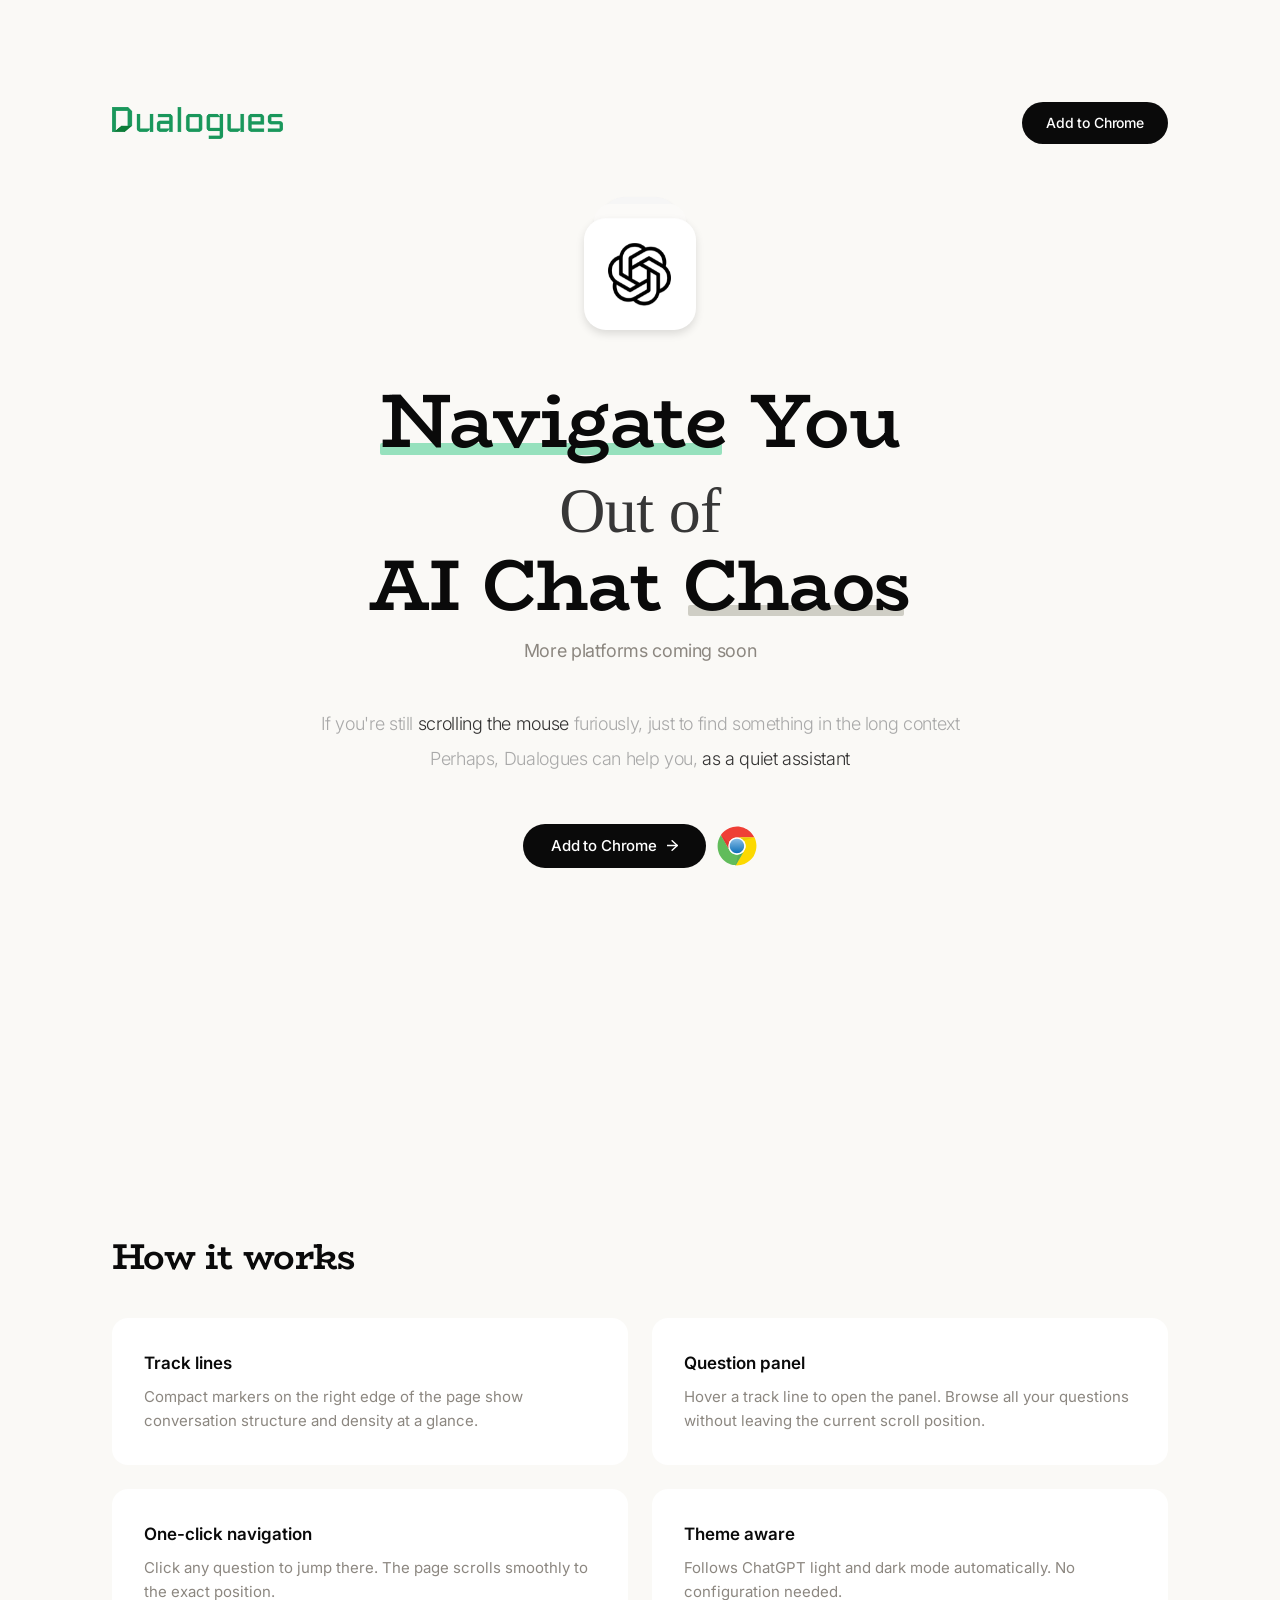
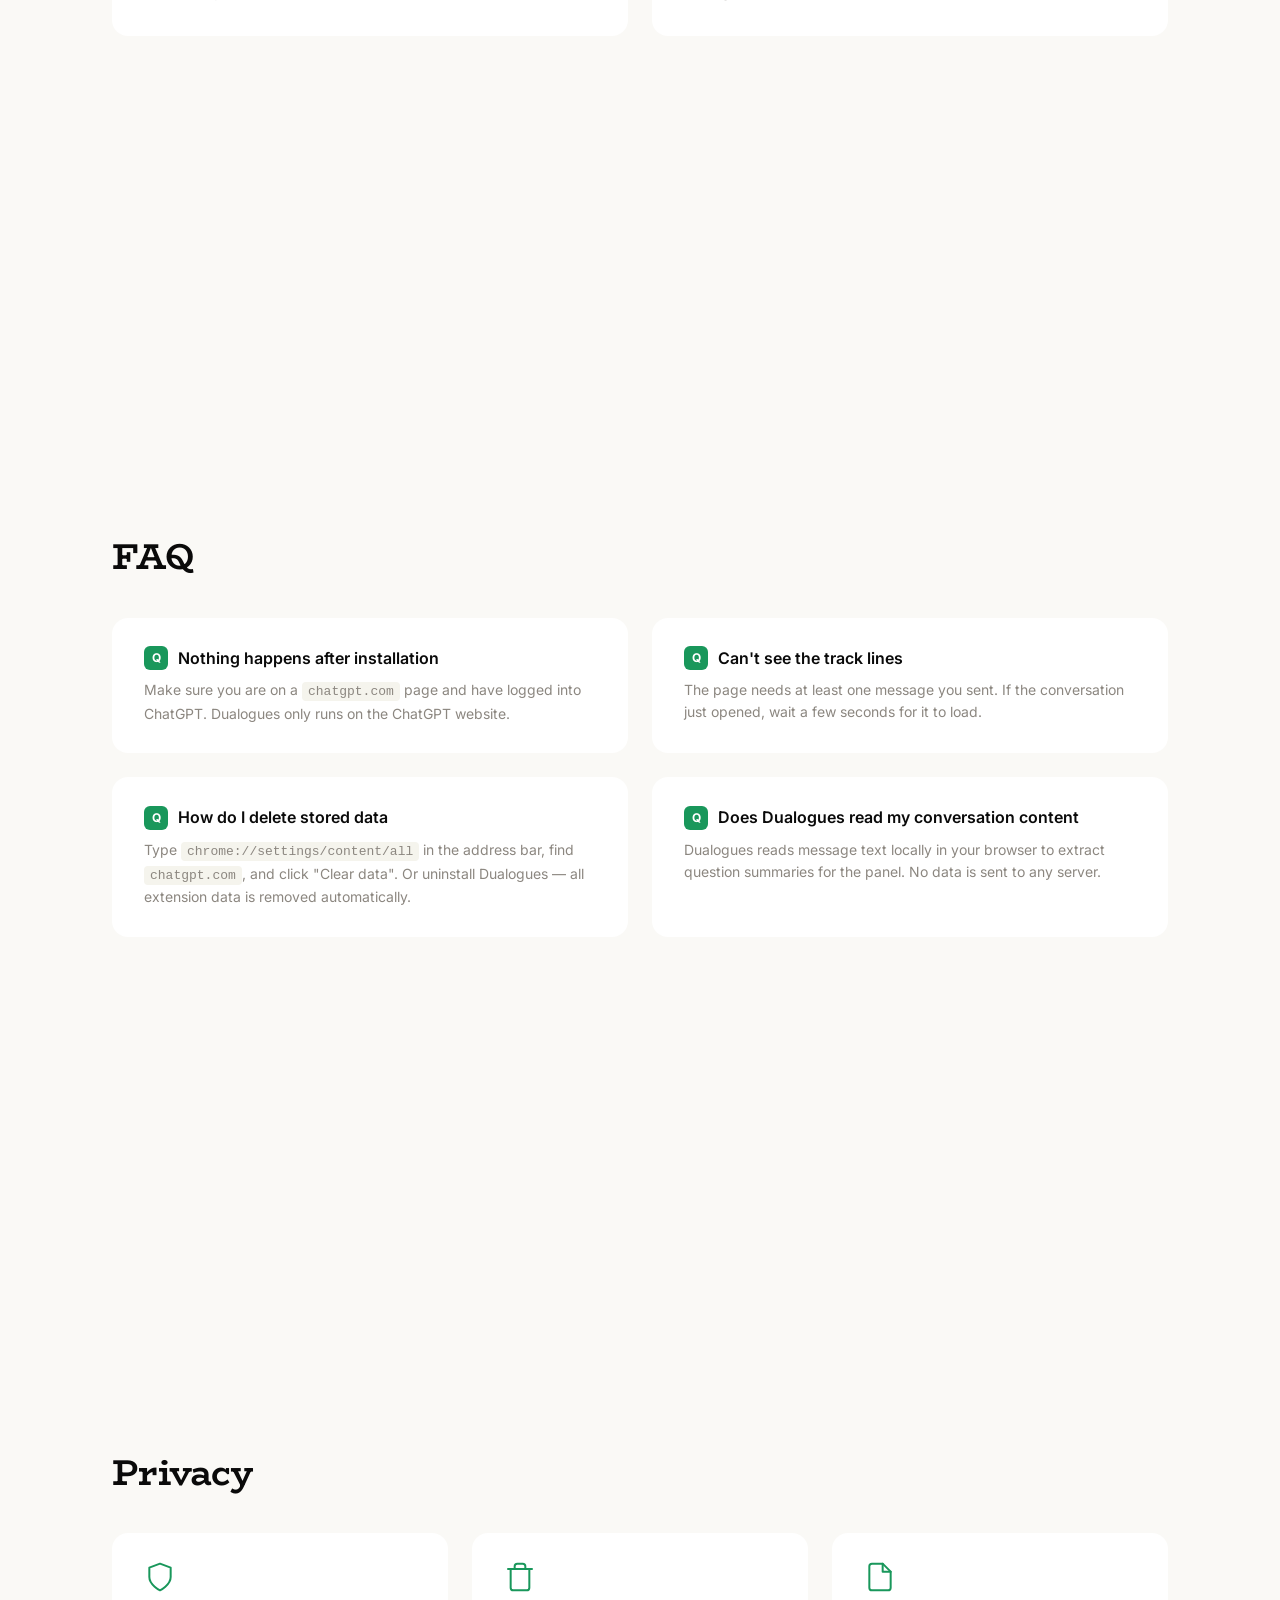
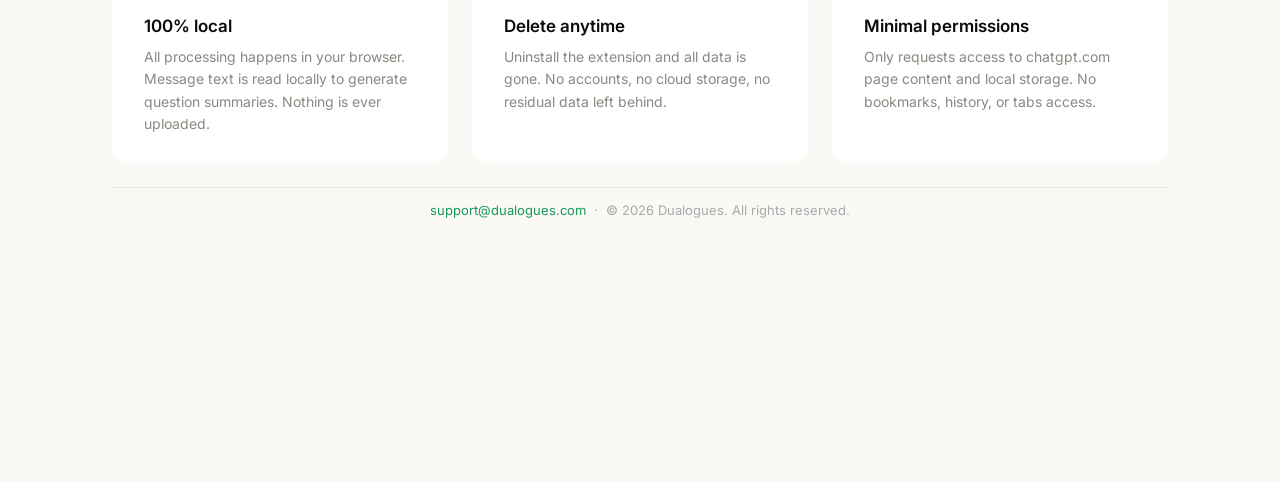
==== index.html @ dab65b8d "sync(webapp): hxiawen/chatbobi@e6e405d" ====
<!DOCTYPE html>
<html lang="en">
<head>
  <meta charset="UTF-8">
  <meta name="viewport" content="width=device-width, initial-scale=1.0">
  <title>Dualogues — Navigate out of AI chat chaos</title>
  <meta name="description" content="Dualogues is a Chrome extension that adds visual navigation to long ChatGPT conversations. Jump to any message with one click.">
  <link rel="icon" type="image/png" sizes="16x16" href="assets/icon/16.png">
  <link rel="icon" type="image/png" sizes="32x32" href="assets/icon/32.png">
  <link rel="icon" type="image/png" sizes="48x48" href="assets/icon/48.png">
  <link rel="icon" type="image/png" sizes="128x128" href="assets/icon/128.png">
  <link rel="apple-touch-icon" sizes="128x128" href="assets/icon/128.png">
  <link rel="preconnect" href="https://fonts.googleapis.com">
  <link rel="preconnect" href="https://fonts.gstatic.com" crossorigin>
  <link href="https://fonts.googleapis.com/css2?family=BioRhyme:wght@400;600;700;800&family=Calligraffitti&family=Inter:wght@300;400;500;600;700&display=swap" rel="stylesheet">
  <link rel="stylesheet" href="styles.css">
</head>
<body>
  <nav class="nav">
    <div class="container">
      <a href="/" class="nav-brand">
        <img src="assets/logo/logo-text-332x62.png" alt="Dualogues" class="nav-logo-lockup" width="332" height="62">
      </a>
      <a href="https://chromewebstore.google.com/detail/dualogues/TODO" class="nav-cta" target="_blank" rel="noopener noreferrer">
        Add to Chrome
      </a>
    </div>
  </nav>

  <header class="hero">
    <div class="container">
      <div class="hero-icon-stack">
        <div class="hero-icon-card hero-icon-card-back"></div>
        <div class="hero-icon-card hero-icon-card-mid"></div>
        <div class="hero-card" style="z-index:5">
          <img src="assets/chatgpt-logo.png" alt="" class="hero-icon-img" style="width:63px;height:65px">
        </div>
        <div class="hero-card" style="z-index:4">
          <img src="assets/gemini-logo.png" alt="" class="hero-icon-img" style="width:67px;height:69px">
        </div>
        <div class="hero-card" style="z-index:3">
          <img src="assets/claude-logo.png" alt="" class="hero-icon-img" style="width:69px;height:72px">
        </div>
        <div class="hero-card" style="z-index:2">
          <img src="assets/deepseek-logo.png" alt="" class="hero-icon-img" style="width:72px;height:74px">
        </div>
        <div class="hero-card" style="z-index:1">
          <img src="assets/icon/128.png" alt="" class="hero-icon-img" style="width:60px;height:60px">
        </div>
      </div>

      <h1 class="hero-headline">
        <span class="hero-line-1">
          <span class="hero-underline-wrap"><span class="hero-underline-text">Navigate</span><span class="hero-underline hero-underline--green"></span></span> You
        </span>
        <span class="hero-line-2">Out of</span>
        <span class="hero-line-3">
          AI Chat <span class="hero-underline-wrap"><span class="hero-underline-text">Chaos</span><span class="hero-underline hero-underline--yellow"></span></span>
        </span>
      </h1>

      <p class="hero-subtitle">More platforms coming soon</p>

      <p class="hero-description">
        If you're still <strong>scrolling the mouse</strong> furiously, just to find something in the long context<br>
        Perhaps, Dualogues can help you, <strong>as a quiet assistant</strong>
      </p>

      <div class="hero-cta-group">
        <a href="https://chromewebstore.google.com/detail/dualogues/TODO" class="hero-cta-btn" target="_blank" rel="noopener noreferrer">
          Add to Chrome
          <svg class="hero-cta-arrow" viewBox="0 0 10 10" fill="none">
            <path d="M0 5H9.33" stroke="currentColor" stroke-width="1.33" stroke-linecap="round"/>
            <path d="M4.67 0.67L9.33 5L4.67 9.33" stroke="currentColor" stroke-width="1.33" stroke-linecap="round" stroke-linejoin="round"/>
          </svg>
        </a>
        <svg class="hero-chrome-icon" viewBox="0 0 40 40" fill="none">
          <path clip-rule="evenodd" d="M19.97 0.474066C19.97 0.474066 31.4183 -0.0397447 37.4877 11.4675H18.9959C18.9959 11.4675 15.5062 11.3551 12.5251 15.5887C11.6687 17.3656 10.7481 19.1961 11.7811 22.8034C10.2932 20.2826 3.88126 9.11787 3.88126 9.11787C3.88126 9.11787 8.40387 0.929003 19.97 0.474066Z" fill="#EF3F36" fill-rule="evenodd"/>
          <path clip-rule="evenodd" d="M36.8936 29.6864C36.8936 29.6864 31.611 39.8609 18.6158 39.3578C20.2215 36.58 27.8644 23.344 27.8644 23.344C27.8644 23.344 29.711 20.3789 27.5326 15.6796C26.4247 14.0472 25.2954 12.3399 21.6559 11.43C24.5835 11.4032 37.4556 11.43 37.4556 11.43C37.4556 11.43 42.2779 19.4422 36.8936 29.6864Z" fill="#FCD900" fill-rule="evenodd"/>
          <path clip-rule="evenodd" d="M3.1266 29.7667C3.1266 29.7667 -3.04449 20.1059 3.89196 9.10182C5.49227 11.8796 13.1352 25.1156 13.1352 25.1156C13.1352 25.1156 14.7837 28.1985 19.9379 28.6588C21.9021 28.5143 23.9467 28.3912 26.5585 25.699C25.1188 28.2466 18.6587 39.3792 18.6587 39.3792C18.6587 39.3792 9.30304 39.5505 3.1266 29.7667Z" fill="#61BC5B" fill-rule="evenodd"/>
          <path clip-rule="evenodd" d="M18.6105 39.4542L21.2117 28.5999C21.2117 28.5999 24.0697 28.3751 26.4675 25.7472C24.9796 28.3644 18.6105 39.4542 18.6105 39.4542Z" fill="#5AB055" fill-rule="evenodd"/>
          <path clip-rule="evenodd" d="M11.2566 20.0845C11.2566 15.2997 15.1369 11.4193 19.9218 11.4193C24.7067 11.4193 28.587 15.2997 28.587 20.0845C28.587 24.8694 24.7067 28.7498 19.9218 28.7498C15.1369 28.7444 11.2566 24.8694 11.2566 20.0845Z" fill="white" fill-rule="evenodd"/>
          <path clip-rule="evenodd" d="M12.707 20.0845C12.707 16.1025 15.9344 12.8698 19.9218 12.8698C23.9038 12.8698 27.1366 16.0971 27.1366 20.0845C27.1366 24.0666 23.9092 27.2993 19.9218 27.2993C15.9398 27.2993 12.707 24.0666 12.707 20.0845Z" fill="url(#chrome-gradient)" fill-rule="evenodd"/>
          <path clip-rule="evenodd" d="M37.4502 11.4354L26.7404 14.5771C26.7404 14.5771 25.1241 12.2061 21.6505 11.4354C24.6638 11.4193 37.4502 11.4354 37.4502 11.4354Z" fill="#EACA05" fill-rule="evenodd"/>
          <path clip-rule="evenodd" d="M11.5723 22.4074C10.0683 19.8008 3.88119 9.11785 3.88119 9.11785L11.8131 16.9642C11.8131 16.9642 10.9996 18.6394 11.3047 21.0372L11.5723 22.4074Z" fill="#DF3A32" fill-rule="evenodd"/>
          <defs>
            <linearGradient id="chrome-gradient" x1="12.9748" x2="12.9748" y1="12.9716" y2="26.8649" gradientUnits="userSpaceOnUse">
              <stop stop-color="#86BBE5"/>
              <stop offset="1" stop-color="#1072BA"/>
            </linearGradient>
          </defs>
        </svg>
      </div>
    </div>
  </header>

  <section id="features" class="section">
    <div class="container">
      <h2>How it works</h2>
      <div class="features-grid">
        <div class="feature-card">
          <h3>Track lines</h3>
          <p>Compact markers on the right edge of the page show conversation structure and density at a glance.</p>
        </div>
        <div class="feature-card">
          <h3>Question panel</h3>
          <p>Hover a track line to open the panel. Browse all your questions without leaving the current scroll position.</p>
        </div>
        <div class="feature-card">
          <h3>One-click navigation</h3>
          <p>Click any question to jump there. The page scrolls smoothly to the exact position.</p>
        </div>
        <div class="feature-card">
          <h3>Theme aware</h3>
          <p>Follows ChatGPT light and dark mode automatically. No configuration needed.</p>
        </div>
      </div>
    </div>
  </section>

  <section id="faq" class="section">
    <div class="container">
      <h2>FAQ</h2>

      <div class="faq-grid">
        <div class="faq-card">
          <div class="faq-card-title"><span class="faq-q">Q</span><span>Nothing happens after installation</span></div>
          <p>Make sure you are on a <code>chatgpt.com</code> page and have logged into ChatGPT. Dualogues only runs on the ChatGPT website.</p>
        </div>

        <div class="faq-card">
          <div class="faq-card-title"><span class="faq-q">Q</span><span>Can't see the track lines</span></div>
          <p>The page needs at least one message you sent. If the conversation just opened, wait a few seconds for it to load.</p>
        </div>

        <div class="faq-card">
          <div class="faq-card-title"><span class="faq-q">Q</span><span>How do I delete stored data</span></div>
          <p>Type <code>chrome://settings/content/all</code> in the address bar, find <code>chatgpt.com</code>, and click "Clear data". Or uninstall Dualogues — all extension data is removed automatically.</p>
        </div>

        <div class="faq-card">
          <div class="faq-card-title"><span class="faq-q">Q</span><span>Does Dualogues read my conversation content</span></div>
          <p>Dualogues reads message text locally in your browser to extract question summaries for the panel. No data is sent to any server.</p>
        </div>
      </div>
    </div>
  </section>

  <section id="privacy" class="section">
    <div class="container">
      <h2>Privacy</h2>
      <div class="trust-grid">
        <div class="trust-card">
          <div class="trust-icon">
            <svg width="32" height="32" viewBox="0 0 24 24" fill="none" stroke="currentColor" stroke-width="1.5" stroke-linecap="round" stroke-linejoin="round"><path d="M12 22s8-4 8-10V5l-8-3-8 3v7c0 6 8 10 8 10z"/></svg>
          </div>
          <h3>100% local</h3>
          <p>All processing happens in your browser. Message text is read locally to generate question summaries. Nothing is ever uploaded.</p>
        </div>
        <div class="trust-card">
          <div class="trust-icon">
            <svg width="32" height="32" viewBox="0 0 24 24" fill="none" stroke="currentColor" stroke-width="1.5" stroke-linecap="round" stroke-linejoin="round"><path d="M3 6h18"/><path d="M19 6v14a2 2 0 0 1-2 2H7a2 2 0 0 1-2-2V6"/><path d="M8 6V4a2 2 0 0 1 2-2h4a2 2 0 0 1 2 2v2"/></svg>
          </div>
          <h3>Delete anytime</h3>
          <p>Uninstall the extension and all data is gone. No accounts, no cloud storage, no residual data left behind.</p>
        </div>
        <div class="trust-card">
          <div class="trust-icon">
            <svg width="32" height="32" viewBox="0 0 24 24" fill="none" stroke="currentColor" stroke-width="1.5" stroke-linecap="round" stroke-linejoin="round"><path d="M14 2H6a2 2 0 0 0-2 2v16a2 2 0 0 0 2 2h12a2 2 0 0 0 2-2V8z"/><polyline points="14 2 14 8 20 8"/></svg>
          </div>
          <h3>Minimal permissions</h3>
          <p>Only requests access to chatgpt.com page content and local storage. No bookmarks, history, or tabs access.</p>
        </div>
      </div>
      <footer class="footer">
        <a href="mailto:support@dualogues.com">support@dualogues.com</a>
        &nbsp;&middot;&nbsp;
        &copy; 2026 Dualogues. All rights reserved.
      </footer>
    </div>
  </section>

  <script>
  (function() {
    var cards = document.querySelectorAll('.hero-card');
    var n = cards.length;
    var active = 0;

    function markTop(idx) {
      for (var i = 0; i < n; i++) {
        var order = ((i - idx) % n + n) % n;
        cards[i].style.zIndex = n - order;
        cards[i].classList.toggle('is-top', order === 0);
      }
    }

    markTop(active);
    for (var i = 0; i < n; i++) {
      if (i !== active) {
        cards[i].style.transformOrigin = 'center top';
        cards[i].style.transform = 'translateX(-50%) translateY(-14px) scale(0.82)';
        cards[i].style.background = '#FBFAF8';
      }
    }

    function flip() {
      var cur = cards[active];
      var nextIdx = (active + 1) % n;
      var next = cards[nextIdx];

      cur.style.transition = 'transform 0.8s cubic-bezier(0.55, 0, 1, 0.45)';
      cur.style.transform = 'translateX(-50%) rotateX(-90deg) translateY(8px)';

      next.style.transition = 'background 0.8s ease 0.2s';
      next.style.background = '#FFFFFF';

      setTimeout(function() {
        active = nextIdx;
        markTop(active);
        cur.style.transition = 'none';
        cur.style.transformOrigin = 'center top';
        cur.style.transform = 'translateX(-50%) translateY(-14px) scale(0.82)';
        cur.style.background = '#FBFAF8';
        void cur.offsetHeight;
      }, 850);

      setTimeout(function() {
        next.style.transition = 'transform 0.15s cubic-bezier(0.33, 0, 0.67, 1)';
        next.style.transform = 'translateX(-50%) scale(0.82)';
      }, 900);

      setTimeout(function() {
        next.style.transition = 'transform 0.25s cubic-bezier(0.25, 1, 0.5, 1)';
        next.style.transform = 'translateX(-50%)';
      }, 1100);

      setTimeout(function() {
        next.style.transition = 'none';
        next.style.transformOrigin = 'center bottom';
        void next.offsetHeight;
      }, 1800);
    }

    function scheduleFlip() {
      setTimeout(function() {
        flip();
        scheduleFlip();
      }, 4000);
    }

    setTimeout(function() {
      flip();
      scheduleFlip();
    }, 2000);
  })();
  </script>
</body>
</html>
---- styles.css ----
*, *::before, *::after { box-sizing: border-box; margin: 0; padding: 0; }

:root {
  --bg-primary: #faf9f6;
  --bg-sunken: #F5F4ED;
  --bg-elevated: #ffffff;
  --text-primary: #0a0a0a;
  --text-secondary: #373737;
  --text-muted: #8C8780;
  --text-light: #A9A9A9;
  --accent-green: #2eb876;
  --accent-yellow: #fcd900;
  --brand-emerald: #19975B;
  --font-headline: 'BioRhyme', serif;
  --font-cursive: 'Calligraffitti', cursive;
  --font-body: 'Inter', sans-serif;
  --max-width: 1120px;
  --radius-pill: 9999px;
}

html { scroll-behavior: smooth; scroll-snap-type: y mandatory; }

body {
  font-family: var(--font-body);
  color: var(--text-primary);
  background: var(--bg-primary);
  line-height: 1.6;
  -webkit-font-smoothing: antialiased;
}

a { color: inherit; text-decoration: none; }

.container {
  max-width: var(--max-width);
  margin: 0 auto;
  padding: 0 32px;
}

/* ─── Nav ─── */
.nav {
  background: var(--bg-primary);
  padding: 20px 0;
  position: sticky;
  top: 0;
  z-index: 100;
}

.nav .container {
  display: flex;
  align-items: center;
  justify-content: space-between;
}

.nav-brand {
  display: flex;
  align-items: center;
}

.nav-logo-lockup {
  display: block;
  height: 32px;
  width: auto;
  max-width: min(200px, 42vw);
  object-fit: contain;
  object-position: left center;
}

.nav-cta {
  background: var(--text-primary);
  color: var(--bg-elevated) !important;
  padding: 10px 24px;
  border-radius: var(--radius-pill);
  font-family: var(--font-body);
  font-size: 14px;
  font-weight: 500;
  letter-spacing: -0.01em;
  white-space: nowrap;
  transition: opacity 0.2s;
}

.nav-cta:hover { opacity: 0.8; }

/* ─── Hero ─── */
.hero {
  background: var(--bg-primary);
  min-height: 100vh;
  scroll-snap-align: start;
  scroll-snap-stop: always;
  display: flex;
  align-items: center;
  justify-content: center;
  text-align: center;
  padding: 80px 0;
}

.hero .container {
}

/* Stacked card icon */
.hero-icon-stack {
  position: relative;
  width: 130px;
  height: 140px;
  margin: 0 auto 48px;
  perspective: 600px;
}

.hero-icon-card {
  position: absolute;
  left: 50%;
  border-radius: 22px;
  box-shadow: 0 4px 4px rgba(0, 0, 0, 0.25);
}

.hero-icon-card-back {
  transform: translateX(-50%);
  width: 76px;
  height: 76px;
  background: #F6F6F6;
  top: 0;
}

.hero-icon-card-mid {
  transform: translateX(-50%);
  width: 92px;
  height: 92px;
  background: #FBFAF8;
  top: 9px;
}

.hero-card {
  position: absolute;
  left: 50%;
  transform: translateX(-50%);
  width: 112px;
  height: 112px;
  background: var(--bg-elevated);
  border-radius: 22px;
  top: 21px;
  display: flex;
  align-items: center;
  justify-content: center;
  transform-origin: center bottom;
  transform-style: preserve-3d;
  backface-visibility: hidden;
  overflow: hidden;
  box-shadow: none;
}

.hero-card.is-top {
  box-shadow:
    inset 0 1px 0 rgba(0, 0, 0, 0.01),
    0 4px 8px rgba(0, 0, 0, 0.12);
}

.hero-icon-img {
  object-fit: contain;
}

/* Headline */
.hero-headline {
  display: flex;
  flex-direction: column;
  align-items: center;
  margin-bottom: 16px;
  letter-spacing: -0.02em;
}

.hero-line-1 {
  font-family: var(--font-headline);
  font-weight: 600;
  font-size: 76px;
  color: var(--text-primary);
  font-style: normal;
  display: block;
  line-height: 0.93;
  margin-bottom: 20px;
}

.hero-line-2 {
  font-family: var(--font-cursive);
  font-weight: 400;
  font-size: 64px;
  color: var(--text-secondary);
  font-style: normal;
  display: block;
  line-height: 1.1;
  margin-bottom: 4px;
}

.hero-line-3 {
  font-family: var(--font-headline);
  font-weight: 700;
  font-size: 72px;
  color: var(--text-primary);
  font-style: normal;
  display: block;
  line-height: 0.98;
}

.hero-underline-wrap {
  position: relative;
  display: inline-block;
}

.hero-underline-text {
  position: relative;
  z-index: 1;
}

.hero-underline {
  position: absolute;
  left: 0;
  top: 0.76em;
  height: 0.16em;
  z-index: 0;
  border-radius: 2px;
}

.hero-underline--green { background: #96E1BD; width: 4.5em; }
.hero-underline--yellow { background: #CFCEC5; width: 3.0em; left: 0.08em; }

.hero-subtitle {
  font-family: var(--font-body);
  font-size: 18px;
  font-weight: 400;
  color: var(--text-muted);
  letter-spacing: -0.02em;
  margin-bottom: 40px;
}

.hero-description {
  font-family: var(--font-body);
  font-size: 18px;
  font-weight: 300;
  color: var(--text-light);
  line-height: 1.95;
  letter-spacing: -0.02em;
  max-width: 696px;
  margin: 0 auto 48px;
}

.hero-description strong {
  font-weight: inherit;
  color: #333232;
}

/* CTA group */
.hero-cta-group {
  display: inline-flex;
  align-items: center;
  gap: 11px;
}

.hero-cta-btn {
  display: inline-flex;
  align-items: center;
  justify-content: center;
  gap: 10px;
  background: var(--text-primary);
  color: var(--bg-elevated);
  padding: 0 28px;
  height: 44px;
  border-radius: var(--radius-pill);
  font-family: var(--font-body);
  font-size: 15px;
  font-weight: 500;
  letter-spacing: -0.01em;
  white-space: nowrap;
  transition: opacity 0.2s;
}

.hero-cta-btn:hover { opacity: 0.8; }

.hero-cta-arrow {
  width: 11px;
  height: 11px;
  color: white;
}

.hero-chrome-icon {
  width: 40px;
  height: 40px;
  flex-shrink: 0;
}

/* ─── Sections ─── */
.section {
  min-height: 100vh;
  scroll-snap-align: start;
  scroll-snap-stop: always;
  display: flex;
  align-items: center;
  padding: 80px 0;
}

.section .container {
  width: 100%;
}



.section h2 {
  font-family: var(--font-headline);
  font-size: 36px;
  font-weight: 700;
  color: var(--text-primary);
  margin-bottom: 32px;
  letter-spacing: -0.02em;
}

/* Feature cards */
.features-grid {
  display: grid;
  gap: 24px;
  grid-template-columns: 1fr 1fr;
}

.feature-card {
  background: var(--bg-elevated);
  border-radius: 16px;
  padding: 32px;
}

.feature-card h3 {
  font-family: var(--font-body);
  font-size: 17px;
  font-weight: 600;
  color: var(--text-primary);
  margin-bottom: 8px;
}

.feature-card p {
  font-size: 15px;
  color: var(--text-muted);
  line-height: 1.6;
}

/* ─── FAQ ─── */
.faq-grid {
  display: grid;
  gap: 24px;
  grid-template-columns: 1fr 1fr;
}

.faq-card {
  background: var(--bg-elevated);
  border-radius: 16px;
  padding: 28px 32px;
}

.faq-card-title {
  display: flex;
  align-items: center;
  gap: 10px;
  font-family: var(--font-body);
  font-weight: 600;
  font-size: 16px;
  color: var(--text-primary);
  margin-bottom: 8px;
}

.faq-q {
  flex-shrink: 0;
  width: 24px;
  height: 24px;
  border-radius: 6px;
  background: var(--brand-emerald);
  color: #fff;
  font-family: var(--font-body);
  font-size: 12px;
  font-weight: 700;
  line-height: 24px;
  text-align: center;
}

.faq-card p {
  font-size: 14px;
  color: var(--text-muted);
  line-height: 1.6;
}

.faq-card code {
  background: var(--bg-sunken);
  padding: 2px 6px;
  border-radius: 4px;
  font-size: 13px;
}

/* ─── Trust ─── */
.trust-grid {
  display: grid;
  gap: 24px;
  grid-template-columns: 1fr 1fr 1fr;
}

.trust-card {
  background: var(--bg-elevated);
  border-radius: 16px;
  padding: 28px 32px;
}

.trust-icon {
  color: var(--brand-emerald);
  margin-bottom: 12px;
}

.trust-card h3 {
  font-family: var(--font-body);
  font-size: 17px;
  font-weight: 600;
  color: var(--text-primary);
  margin-bottom: 6px;
}

.trust-card p {
  font-size: 14px;
  color: var(--text-muted);
  line-height: 1.6;
}

/* ─── Footer ─── */
.footer {
  border-top: 1px solid #E8E6DC;
  padding-top: 12px;
  margin-top: 24px;
  text-align: center;
  font-size: 13px;
  color: var(--text-light);
}

.footer a {
  color: var(--brand-emerald);
}

.footer a:hover { opacity: 0.7; }

/* ─── Responsive ─── */
@media (max-width: 1023px) {
  .hero-line-1 { font-size: 58px; margin-bottom: 16px; }
  .hero-line-2 { font-size: 48px; }
  .hero-line-3 { font-size: 54px; }
}

@media (max-width: 767px) {
  .hero { padding: 40px 0 60px; }

  .hero-icon-stack {
    width: 100px;
    height: 110px;
    margin-bottom: 32px;
  }

  .hero-icon-card-back { width: 58px; height: 58px; }
  .hero-icon-card-mid { width: 72px; height: 72px; top: 7px; }
  .hero-card { top: 16px; }
  .hero-icon-img { width: 50px; height: 51px; }

  .hero-line-1 { font-size: 42px; margin-bottom: 14px; }
  .hero-line-2 { font-size: 36px; }
  .hero-line-3 { font-size: 40px; }

  .hero-subtitle { font-size: 16px; margin-bottom: 28px; }

  .hero-description {
    font-size: 16px;
    margin-bottom: 36px;
  }

  .nav .container {
    flex-wrap: wrap;
    gap: 12px;
  }

  .nav-logo-lockup { height: 26px; max-width: min(168px, 48vw); }

  .section { padding: 60px 0; }
  .section h2 { font-size: 28px; }
  .features-grid { grid-template-columns: 1fr; }
  .faq-grid { grid-template-columns: 1fr; }
  .trust-grid { grid-template-columns: 1fr; }
  .trust-card { padding: 20px 24px; }
}

@media (max-width: 479px) {
  .hero-line-1 { font-size: 32px; margin-bottom: 10px; }
  .hero-line-2 { font-size: 26px; }
  .hero-line-3 { font-size: 30px; }

  .hero-description { line-height: 1.7; }

  .hero-cta-btn {
    height: 40px;
    padding: 0 20px;
    font-size: 14px;
  }

  .hero-chrome-icon { width: 34px; height: 34px; }
}
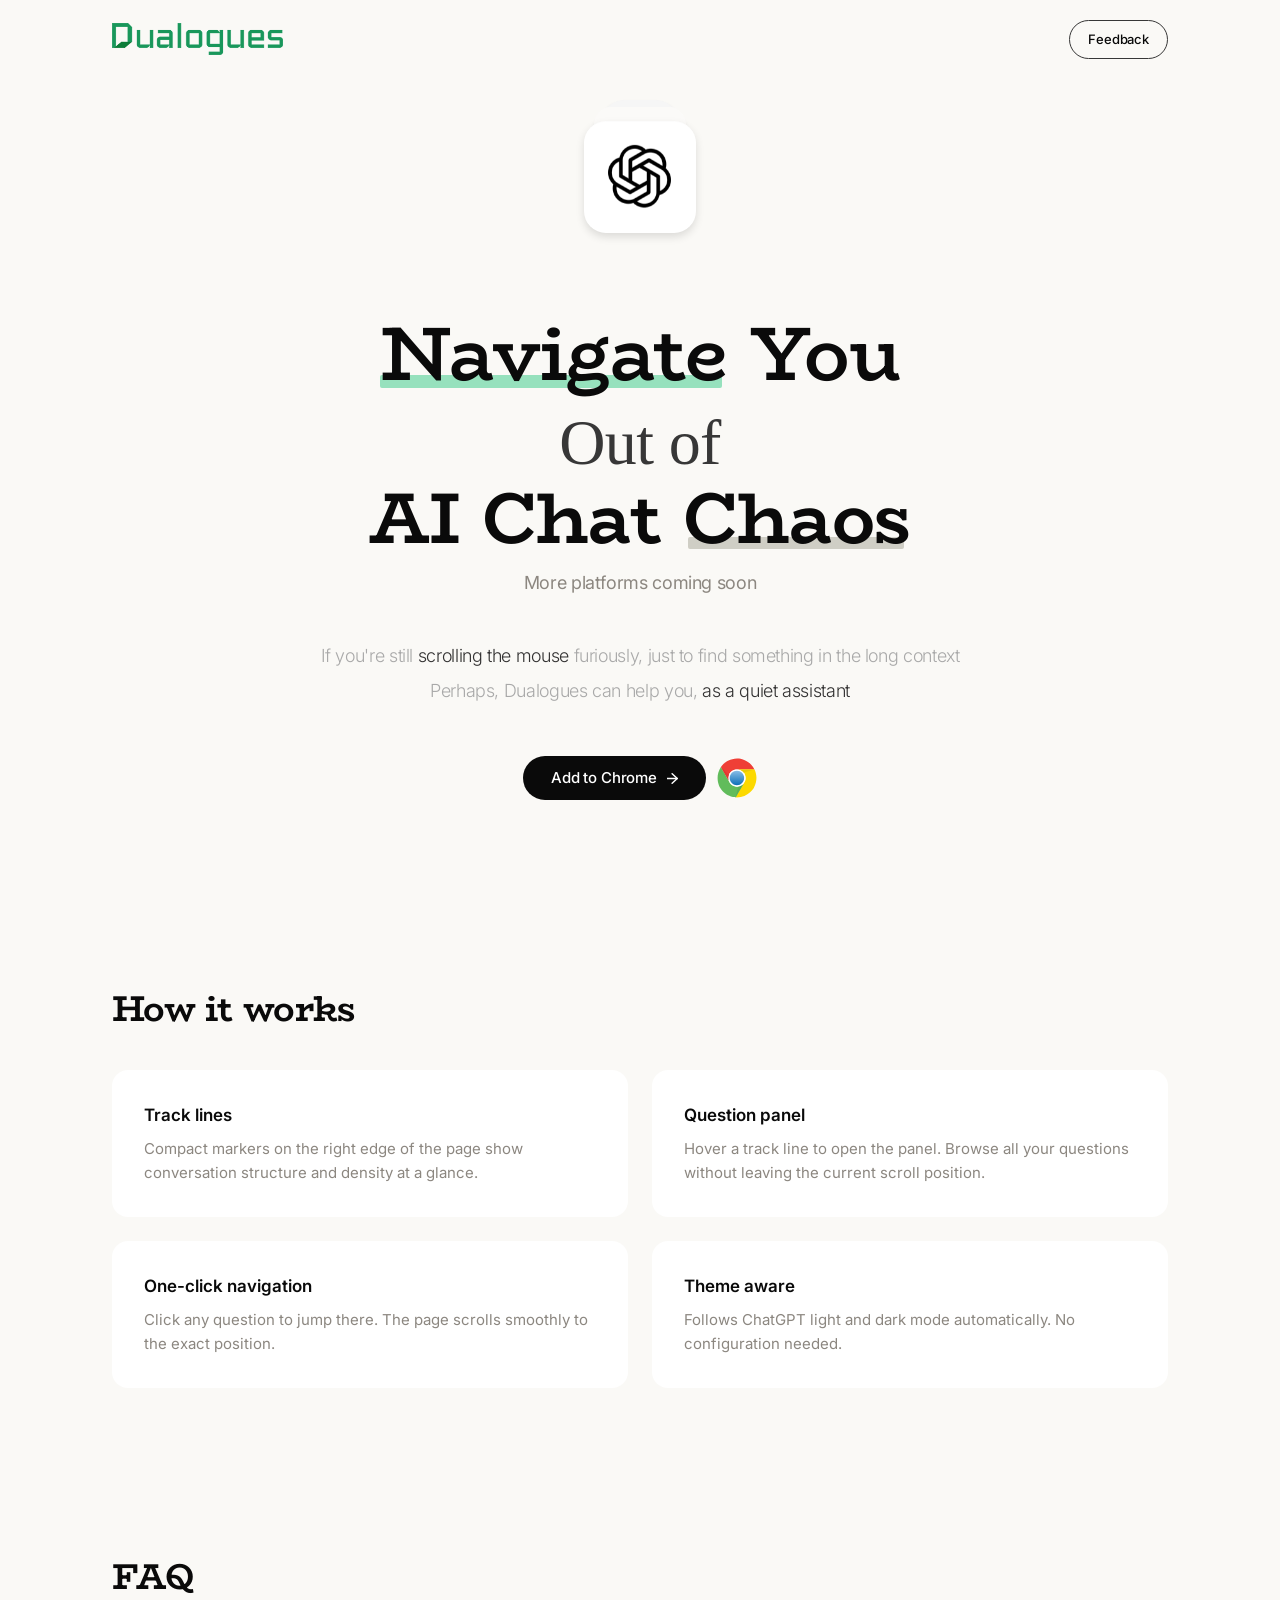
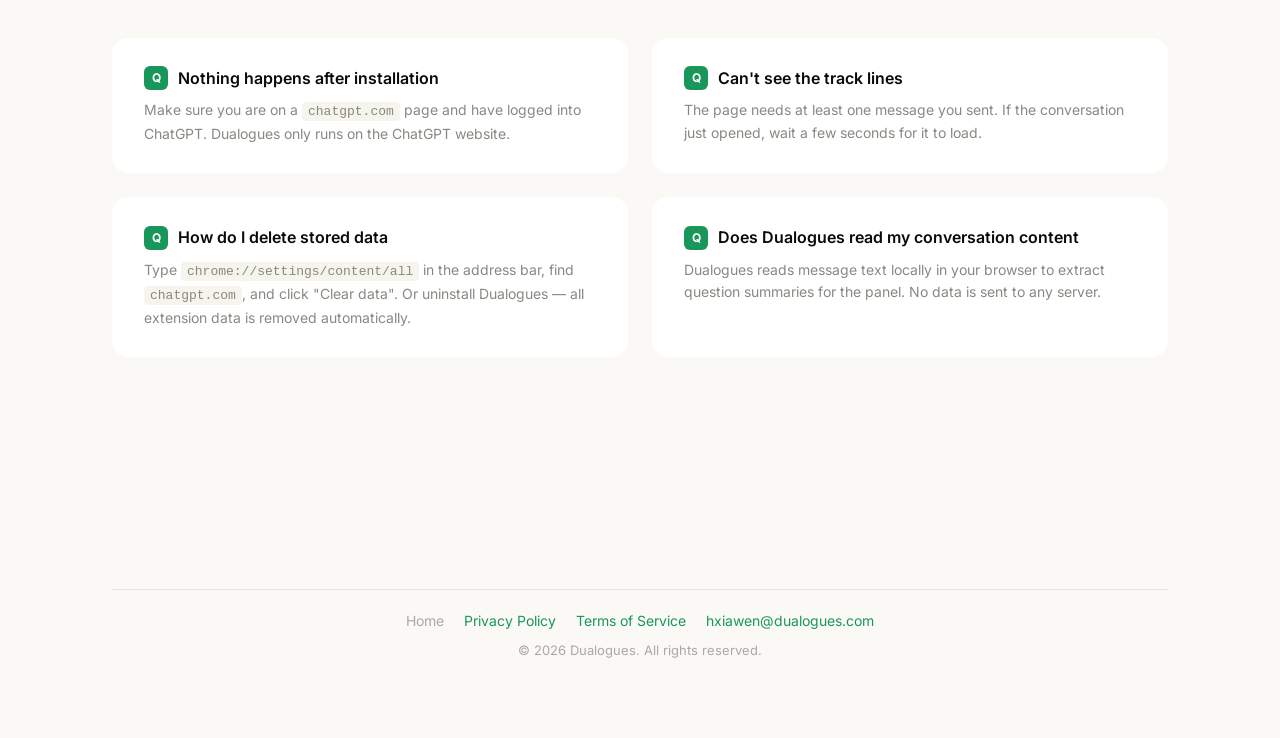
==== commit 67bb9fbe: "sync(webapp): hxiawen/chatbobi@812c6a7" ====
--- a/index.html
+++ b/index.html
@@ -22,7 +22,7 @@
         <img src="assets/logo/logo-text-332x62.png" alt="Dualogues" class="nav-logo-lockup" width="332" height="62">
       </a>
       <a href="https://chromewebstore.google.com/detail/dualogues/TODO" class="nav-cta" target="_blank" rel="noopener noreferrer">
-        Add to Chrome
+        Feedback
       </a>
     </div>
   </nav>
@@ -143,39 +143,15 @@
           <p>Dualogues reads message text locally in your browser to extract question summaries for the panel. No data is sent to any server.</p>
         </div>
       </div>
-    </div>
-  </section>
-
-  <section id="privacy" class="section">
-    <div class="container">
-      <h2>Privacy</h2>
-      <div class="trust-grid">
-        <div class="trust-card">
-          <div class="trust-icon">
-            <svg width="32" height="32" viewBox="0 0 24 24" fill="none" stroke="currentColor" stroke-width="1.5" stroke-linecap="round" stroke-linejoin="round"><path d="M12 22s8-4 8-10V5l-8-3-8 3v7c0 6 8 10 8 10z"/></svg>
-          </div>
-          <h3>100% local</h3>
-          <p>All processing happens in your browser. Message text is read locally to generate question summaries. Nothing is ever uploaded.</p>
-        </div>
-        <div class="trust-card">
-          <div class="trust-icon">
-            <svg width="32" height="32" viewBox="0 0 24 24" fill="none" stroke="currentColor" stroke-width="1.5" stroke-linecap="round" stroke-linejoin="round"><path d="M3 6h18"/><path d="M19 6v14a2 2 0 0 1-2 2H7a2 2 0 0 1-2-2V6"/><path d="M8 6V4a2 2 0 0 1 2-2h4a2 2 0 0 1 2 2v2"/></svg>
-          </div>
-          <h3>Delete anytime</h3>
-          <p>Uninstall the extension and all data is gone. No accounts, no cloud storage, no residual data left behind.</p>
-        </div>
-        <div class="trust-card">
-          <div class="trust-icon">
-            <svg width="32" height="32" viewBox="0 0 24 24" fill="none" stroke="currentColor" stroke-width="1.5" stroke-linecap="round" stroke-linejoin="round"><path d="M14 2H6a2 2 0 0 0-2 2v16a2 2 0 0 0 2 2h12a2 2 0 0 0 2-2V8z"/><polyline points="14 2 14 8 20 8"/></svg>
-          </div>
-          <h3>Minimal permissions</h3>
-          <p>Only requests access to chatgpt.com page content and local storage. No bookmarks, history, or tabs access.</p>
-        </div>
-      </div>
-      <footer class="footer">
-        <a href="mailto:support@dualogues.com">support@dualogues.com</a>
-        &nbsp;&middot;&nbsp;
-        &copy; 2026 Dualogues. All rights reserved.
+
+      <footer class="page-footer">
+        <div class="page-footer-links">
+          <a href="index.html" class="current">Home</a>
+          <a href="privacy.html">Privacy Policy</a>
+          <a href="terms.html">Terms of Service</a>
+          <a href="mailto:hxiawen@dualogues.com">hxiawen@dualogues.com</a>
+        </div>
+        <p class="page-footer-copy">&copy; 2026 Dualogues. All rights reserved.</p>
       </footer>
     </div>
   </section>
--- a/styles.css
+++ b/styles.css
@@ -18,7 +18,7 @@
   --radius-pill: 9999px;
 }
 
-html { scroll-behavior: smooth; scroll-snap-type: y mandatory; }
+html { scroll-behavior: smooth; }
 
 body {
   font-family: var(--font-body);
@@ -26,6 +26,7 @@
   background: var(--bg-primary);
   line-height: 1.6;
   -webkit-font-smoothing: antialiased;
+  padding-top: 83px;
 }
 
 a { color: inherit; text-decoration: none; }
@@ -40,9 +41,13 @@
 .nav {
   background: var(--bg-primary);
   padding: 20px 0;
-  position: sticky;
+  position: fixed;
   top: 0;
+  left: 0;
+  right: 0;
   z-index: 100;
+  will-change: transform;
+  transform: translateZ(0);
 }
 
 .nav .container {
@@ -66,12 +71,13 @@
 }
 
 .nav-cta {
-  background: var(--text-primary);
-  color: var(--bg-elevated) !important;
-  padding: 10px 24px;
+  background: transparent;
+  color: var(--text-primary) !important;
+  border: 1.5px solid var(--text-secondary);
+  padding: 8px 18px;
   border-radius: var(--radius-pill);
   font-family: var(--font-body);
-  font-size: 14px;
+  font-size: 13px;
   font-weight: 500;
   letter-spacing: -0.01em;
   white-space: nowrap;
@@ -84,13 +90,12 @@
 .hero {
   background: var(--bg-primary);
   min-height: 100vh;
-  scroll-snap-align: start;
-  scroll-snap-stop: always;
   display: flex;
   align-items: center;
   justify-content: center;
   text-align: center;
   padding: 80px 0;
+  margin-top: -83px;
 }
 
 .hero .container {
@@ -101,7 +106,7 @@
   position: relative;
   width: 130px;
   height: 140px;
-  margin: 0 auto 48px;
+  margin: 0 auto 78px;
   perspective: 600px;
 }
 
@@ -286,9 +291,6 @@
 
 /* ─── Sections ─── */
 .section {
-  min-height: 100vh;
-  scroll-snap-align: start;
-  scroll-snap-stop: always;
   display: flex;
   align-items: center;
   padding: 80px 0;
@@ -387,53 +389,37 @@
   font-size: 13px;
 }
 
-/* ─── Trust ─── */
-.trust-grid {
-  display: grid;
-  gap: 24px;
-  grid-template-columns: 1fr 1fr 1fr;
-}
-
-.trust-card {
-  background: var(--bg-elevated);
-  border-radius: 16px;
-  padding: 28px 32px;
-}
-
-.trust-icon {
+/* ─── Page Footer ─── */
+.page-footer {
+  border-top: 1px solid #E8E6DC;
+  padding-top: 20px;
+  margin-top: 232px;
+  text-align: center;
+}
+
+.page-footer-links {
+  display: flex;
+  justify-content: center;
+  flex-wrap: wrap;
+  gap: 6px 20px;
+  margin-bottom: 8px;
+  font-size: 14px;
+}
+
+.page-footer-links a {
   color: var(--brand-emerald);
-  margin-bottom: 12px;
-}
-
-.trust-card h3 {
-  font-family: var(--font-body);
-  font-size: 17px;
-  font-weight: 600;
-  color: var(--text-primary);
-  margin-bottom: 6px;
-}
-
-.trust-card p {
-  font-size: 14px;
-  color: var(--text-muted);
-  line-height: 1.6;
-}
-
-/* ─── Footer ─── */
-.footer {
-  border-top: 1px solid #E8E6DC;
-  padding-top: 12px;
-  margin-top: 24px;
-  text-align: center;
+}
+
+.page-footer-links a.current {
+  color: var(--text-light);
+  pointer-events: none;
+  cursor: default;
+}
+
+.page-footer-copy {
   font-size: 13px;
   color: var(--text-light);
 }
-
-.footer a {
-  color: var(--brand-emerald);
-}
-
-.footer a:hover { opacity: 0.7; }
 
 /* ─── Responsive ─── */
 @media (max-width: 1023px) {
@@ -443,12 +429,16 @@
 }
 
 @media (max-width: 767px) {
-  .hero { padding: 40px 0 60px; }
+  .hero {
+    align-items: flex-start;
+    min-height: 100svh;
+    padding: 142px 0 72px;
+  }
 
   .hero-icon-stack {
     width: 100px;
-    height: 110px;
-    margin-bottom: 32px;
+    height: 128px;
+    margin: 0 auto 78px;
   }
 
   .hero-icon-card-back { width: 58px; height: 58px; }
@@ -460,7 +450,7 @@
   .hero-line-2 { font-size: 36px; }
   .hero-line-3 { font-size: 40px; }
 
-  .hero-subtitle { font-size: 16px; margin-bottom: 28px; }
+  .hero-subtitle { font-size: 16px; margin-bottom: 68px; }
 
   .hero-description {
     font-size: 16px;
@@ -478,11 +468,11 @@
   .section h2 { font-size: 28px; }
   .features-grid { grid-template-columns: 1fr; }
   .faq-grid { grid-template-columns: 1fr; }
-  .trust-grid { grid-template-columns: 1fr; }
-  .trust-card { padding: 20px 24px; }
 }
 
 @media (max-width: 479px) {
+  .hero { padding-top: 134px; }
+
   .hero-line-1 { font-size: 32px; margin-bottom: 10px; }
   .hero-line-2 { font-size: 26px; }
   .hero-line-3 { font-size: 30px; }
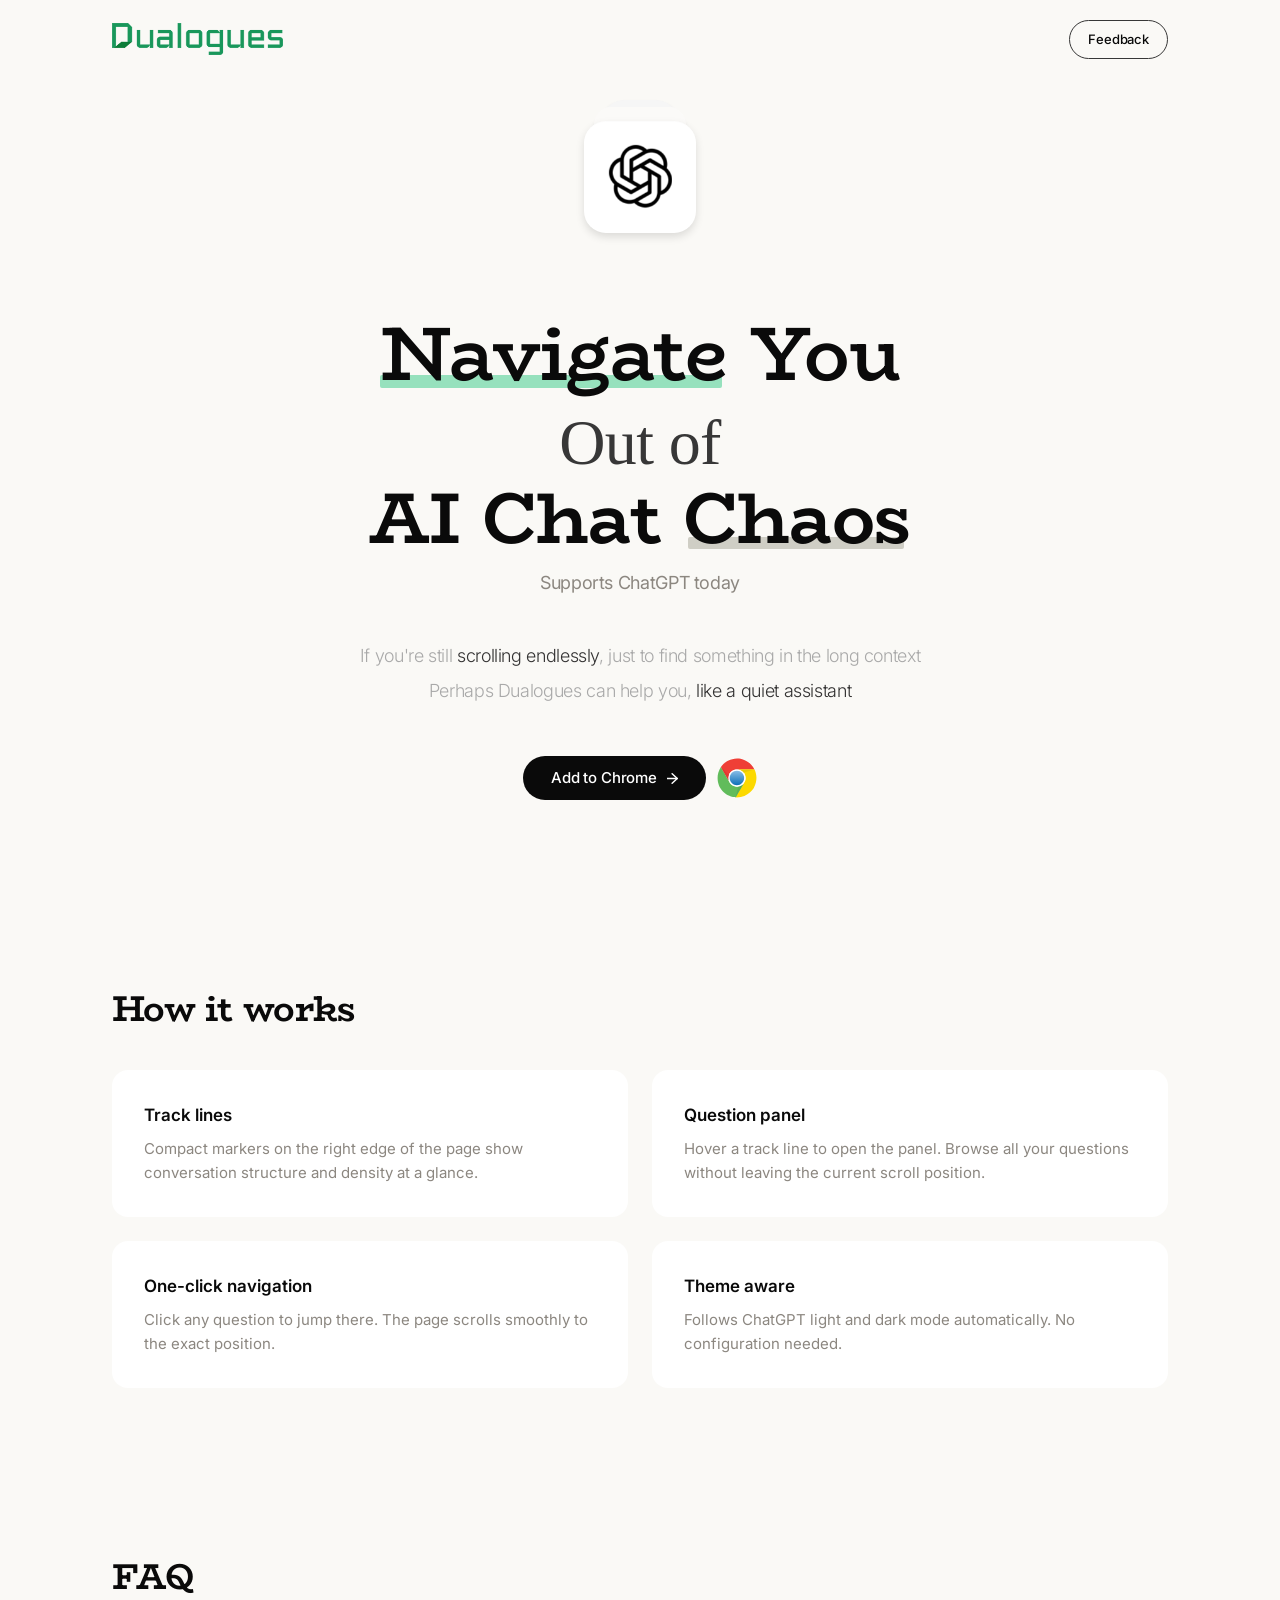
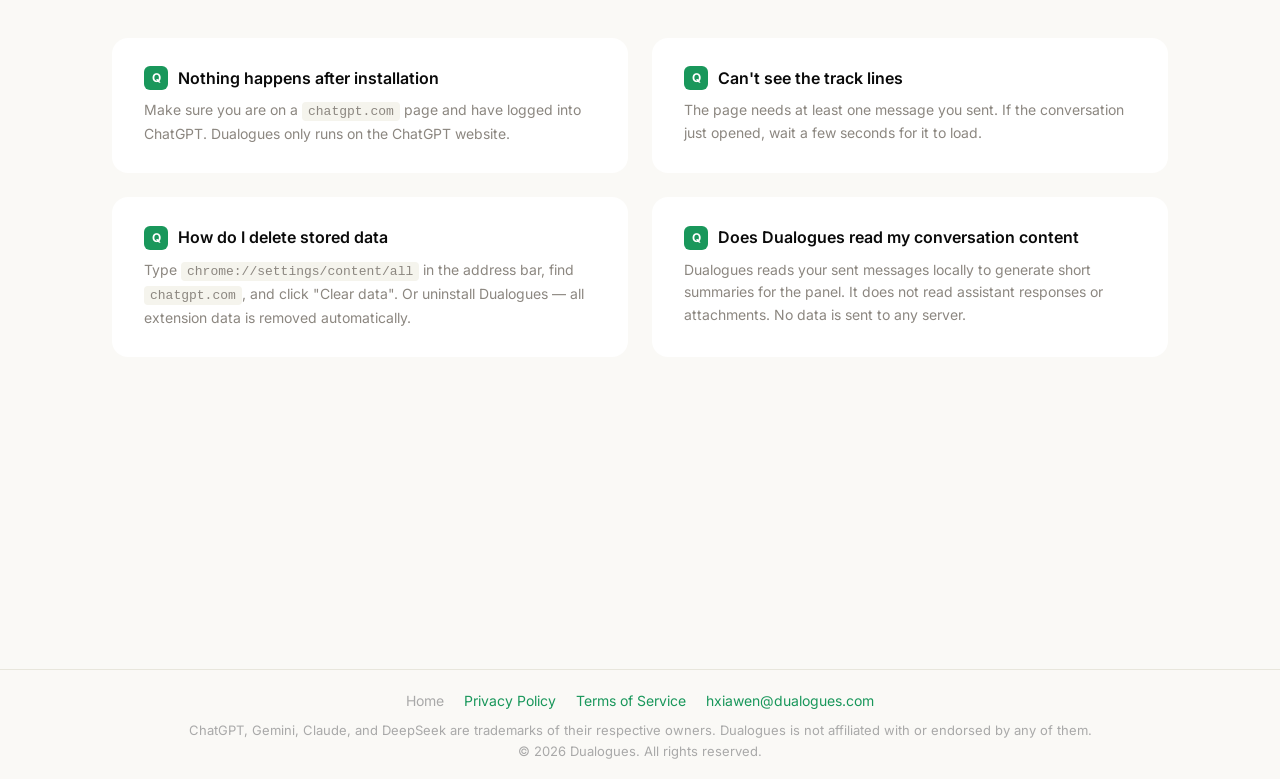
==== commit cc988024: "sync(webapp): hxiawen/chatbobi@54ff442" ====
--- a/index.html
+++ b/index.html
@@ -4,7 +4,7 @@
   <meta charset="UTF-8">
   <meta name="viewport" content="width=device-width, initial-scale=1.0">
   <title>Dualogues — Navigate out of AI chat chaos</title>
-  <meta name="description" content="Dualogues is a Chrome extension that adds visual navigation to long ChatGPT conversations. Jump to any message with one click.">
+  <meta name="description" content="Dualogues adds visual navigation to long ChatGPT conversations — track lines, question panel, one-click jump. 100% local, no data sent.">
   <link rel="icon" type="image/png" sizes="16x16" href="assets/icon/16.png">
   <link rel="icon" type="image/png" sizes="32x32" href="assets/icon/32.png">
   <link rel="icon" type="image/png" sizes="48x48" href="assets/icon/48.png">
@@ -59,11 +59,11 @@
         </span>
       </h1>
 
-      <p class="hero-subtitle">More platforms coming soon</p>
+      <p class="hero-subtitle">Supports ChatGPT today</p>
 
       <p class="hero-description">
-        If you're still <strong>scrolling the mouse</strong> furiously, just to find something in the long context<br>
-        Perhaps, Dualogues can help you, <strong>as a quiet assistant</strong>
+        If you're still <strong>scrolling endlessly</strong>, just to find something in the long context<br>
+        Perhaps Dualogues can help you, <strong>like a quiet assistant</strong>
       </p>
 
       <div class="hero-cta-group">
@@ -140,21 +140,23 @@
 
         <div class="faq-card">
           <div class="faq-card-title"><span class="faq-q">Q</span><span>Does Dualogues read my conversation content</span></div>
-          <p>Dualogues reads message text locally in your browser to extract question summaries for the panel. No data is sent to any server.</p>
-        </div>
-      </div>
-
-      <footer class="page-footer">
-        <div class="page-footer-links">
-          <a href="index.html" class="current">Home</a>
-          <a href="privacy.html">Privacy Policy</a>
-          <a href="terms.html">Terms of Service</a>
-          <a href="mailto:hxiawen@dualogues.com">hxiawen@dualogues.com</a>
-        </div>
-        <p class="page-footer-copy">&copy; 2026 Dualogues. All rights reserved.</p>
-      </footer>
+          <p>Dualogues reads your sent messages locally to generate short summaries for the panel. It does not read assistant responses or attachments. No data is sent to any server.</p>
+        </div>
+      </div>
+
     </div>
   </section>
+
+  <footer class="page-footer" style="border-top:1px solid #E8E6DC;padding:20px 32px;text-align:center;">
+    <div class="page-footer-links" style="display:flex;justify-content:center;flex-wrap:wrap;gap:6px 20px;margin-bottom:8px;font-size:14px;">
+      <a href="index.html" class="current">Home</a>
+      <a href="docs/privacy.html">Privacy Policy</a>
+      <a href="docs/terms.html">Terms of Service</a>
+      <a href="mailto:hxiawen@dualogues.com">hxiawen@dualogues.com</a>
+    </div>
+    <p class="page-footer-copy" style="font-size:13px;color:var(--text-light);">ChatGPT, Gemini, Claude, and DeepSeek are trademarks of their respective owners. Dualogues is not affiliated with or endorsed by any of them.</p>
+    <p class="page-footer-copy" style="font-size:13px;color:var(--text-light);">&copy; 2026 Dualogues. All rights reserved.</p>
+  </footer>
 
   <script>
   (function() {
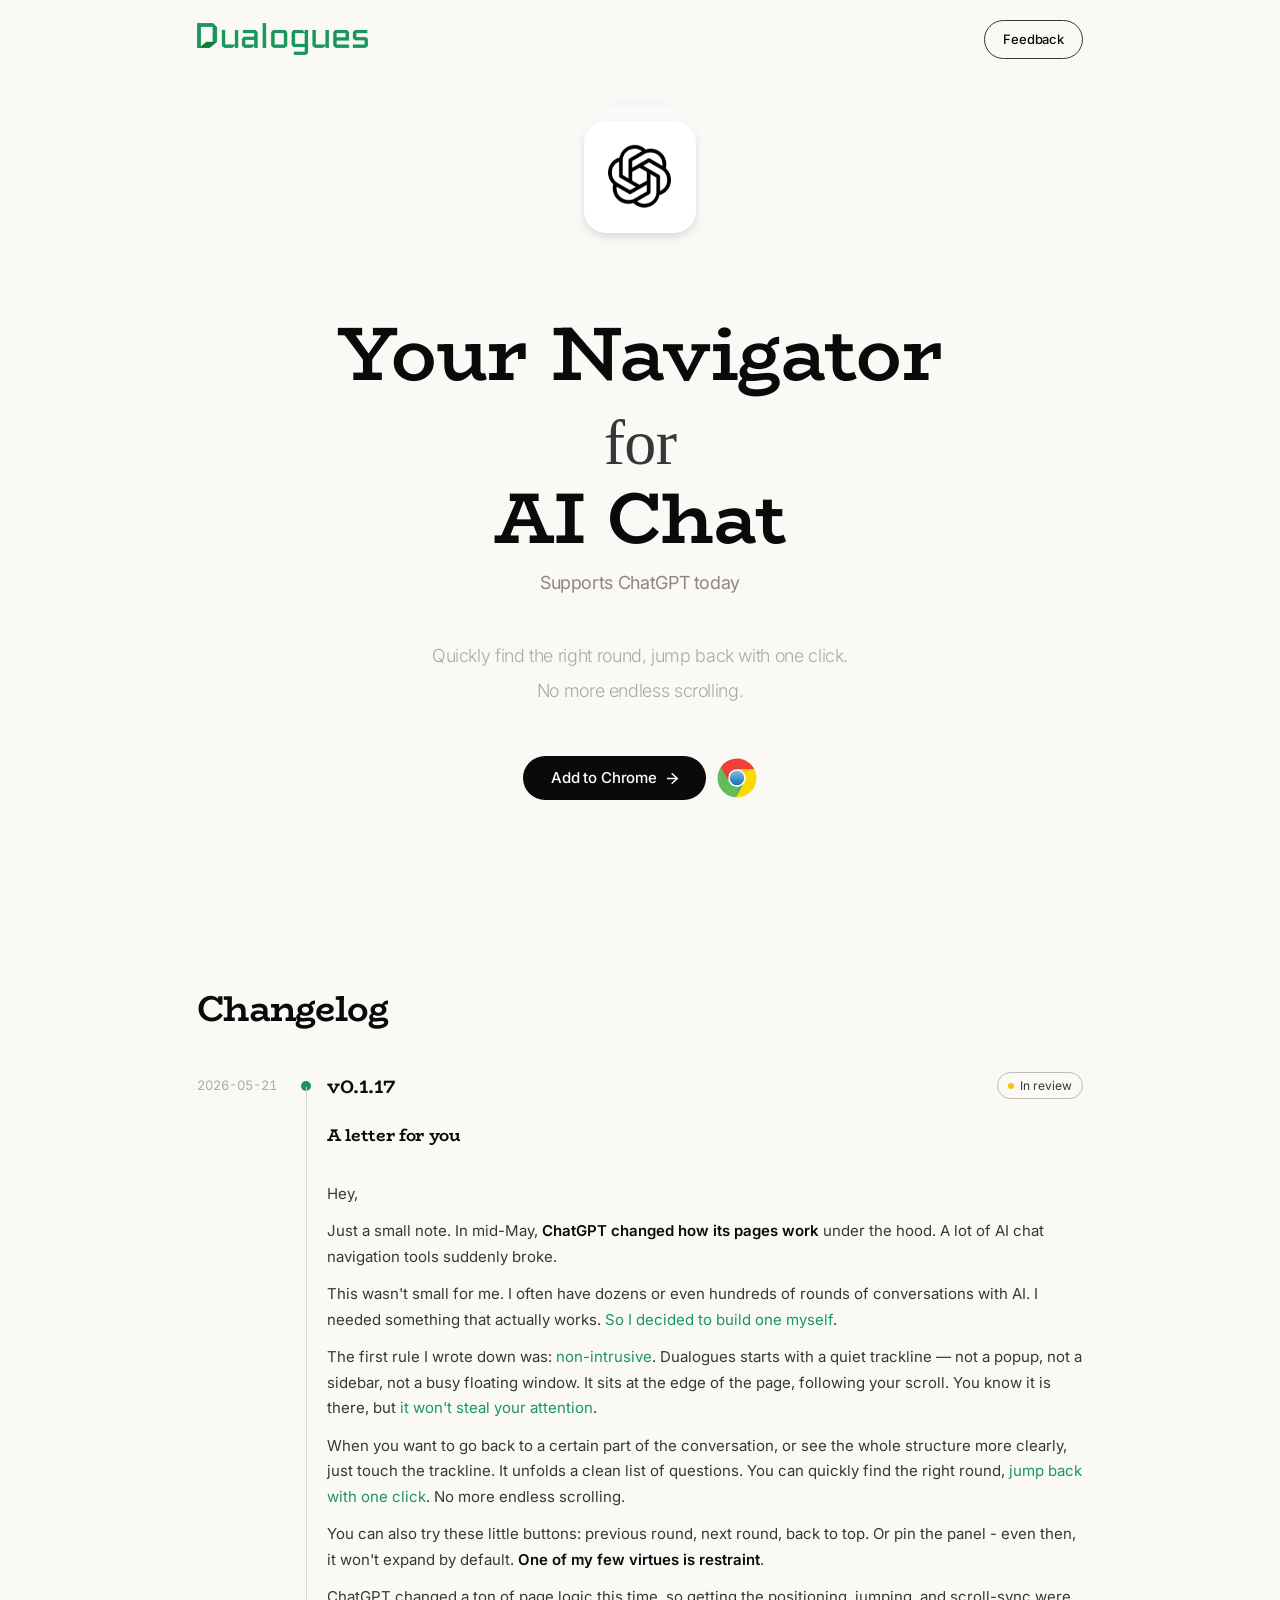
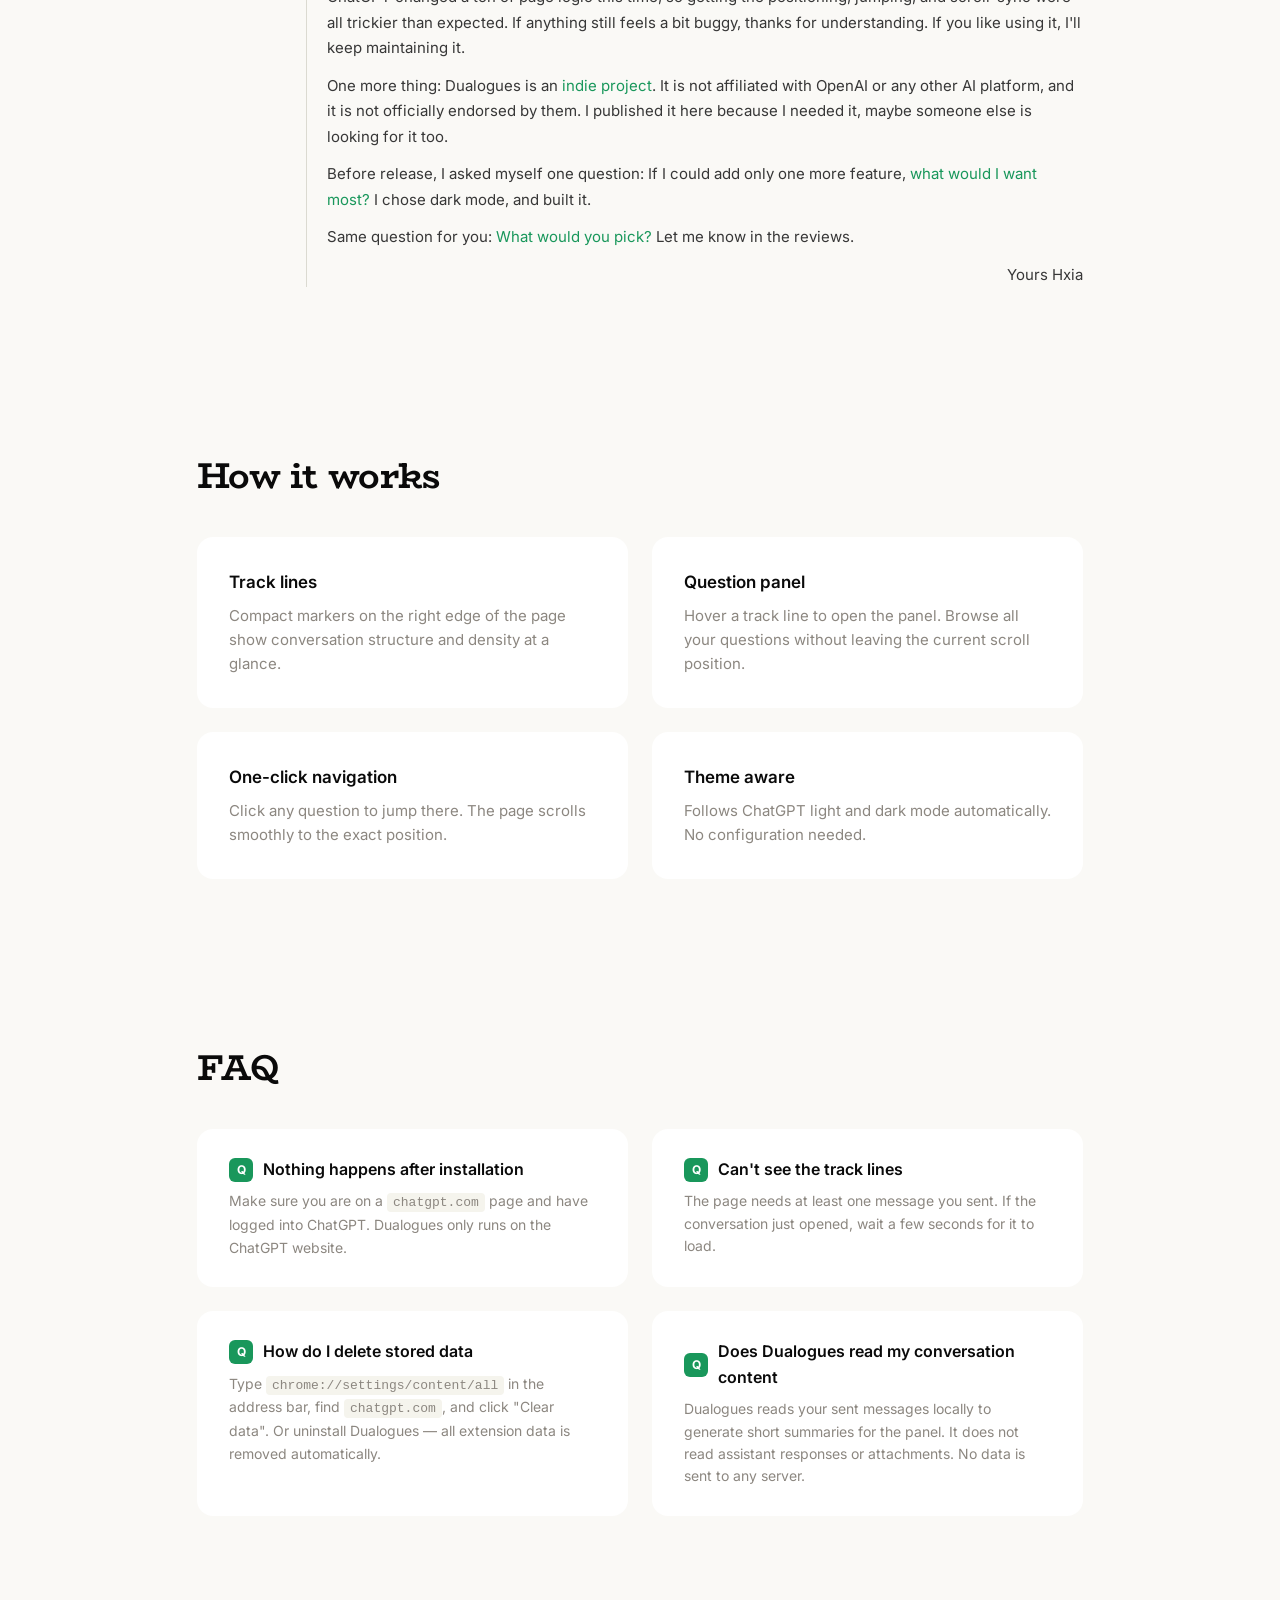
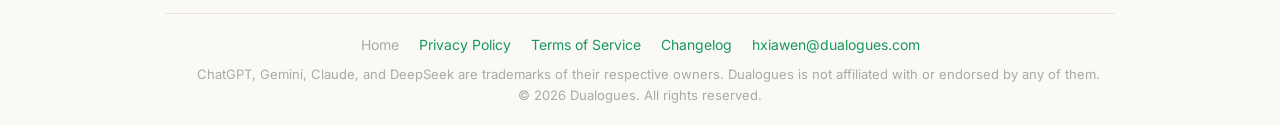
==== commit bc02b21d: "sync(webapp): hxiawen/chatbobi@7beb3a2" ====
--- a/index.html
+++ b/index.html
@@ -3,8 +3,8 @@
 <head>
   <meta charset="UTF-8">
   <meta name="viewport" content="width=device-width, initial-scale=1.0">
-  <title>Dualogues — Navigate out of AI chat chaos</title>
-  <meta name="description" content="Dualogues adds visual navigation to long ChatGPT conversations — track lines, question panel, one-click jump. 100% local, no data sent.">
+  <title>Dualogues — Your Navigator for AI Chatbot</title>
+  <meta name="description" content="Your navigator for AI chatbot. Quickly find the right round, jump back with one click. Supports ChatGPT today — track lines, question panel, 100% local.">
   <link rel="icon" type="image/png" sizes="16x16" href="assets/icon/16.png">
   <link rel="icon" type="image/png" sizes="32x32" href="assets/icon/32.png">
   <link rel="icon" type="image/png" sizes="48x48" href="assets/icon/48.png">
@@ -21,7 +21,7 @@
       <a href="/" class="nav-brand">
         <img src="assets/logo/logo-text-332x62.png" alt="Dualogues" class="nav-logo-lockup" width="332" height="62">
       </a>
-      <a href="https://chromewebstore.google.com/detail/dualogues/TODO" class="nav-cta" target="_blank" rel="noopener noreferrer">
+      <a href="https://chromewebstore.google.com/detail/fgoenhinndlhkdiipcdfechkkkolkcpc" class="nav-cta" target="_blank" rel="noopener noreferrer">
         Feedback
       </a>
     </div>
@@ -50,24 +50,20 @@
       </div>
 
       <h1 class="hero-headline">
-        <span class="hero-line-1">
-          <span class="hero-underline-wrap"><span class="hero-underline-text">Navigate</span><span class="hero-underline hero-underline--green"></span></span> You
-        </span>
-        <span class="hero-line-2">Out of</span>
-        <span class="hero-line-3">
-          AI Chat <span class="hero-underline-wrap"><span class="hero-underline-text">Chaos</span><span class="hero-underline hero-underline--yellow"></span></span>
-        </span>
+        <span class="hero-line-1">Your Navigator</span>
+        <span class="hero-line-2">for</span>
+        <span class="hero-line-3">AI Chat</span>
       </h1>
 
       <p class="hero-subtitle">Supports ChatGPT today</p>
 
       <p class="hero-description">
-        If you're still <strong>scrolling endlessly</strong>, just to find something in the long context<br>
-        Perhaps Dualogues can help you, <strong>like a quiet assistant</strong>
+        Quickly find the right round, jump back with one click.<br>
+        No more endless scrolling.
       </p>
 
       <div class="hero-cta-group">
-        <a href="https://chromewebstore.google.com/detail/dualogues/TODO" class="hero-cta-btn" target="_blank" rel="noopener noreferrer">
+        <a href="https://chromewebstore.google.com/detail/fgoenhinndlhkdiipcdfechkkkolkcpc" class="hero-cta-btn" target="_blank" rel="noopener noreferrer">
           Add to Chrome
           <svg class="hero-cta-arrow" viewBox="0 0 10 10" fill="none">
             <path d="M0 5H9.33" stroke="currentColor" stroke-width="1.33" stroke-linecap="round"/>
@@ -94,6 +90,41 @@
     </div>
   </header>
 
+  <section id="changelog" class="section">
+    <div class="container">
+      <h2>Changelog</h2>
+      <ol class="changelog-timeline">
+        <li class="changelog-entry changelog-entry--letter">
+          <time class="changelog-date" datetime="2026-05-21">2026-05-21</time>
+          <div class="changelog-node" aria-hidden="true"></div>
+          <div class="changelog-header-main">
+            <p class="changelog-version">v0.1.17</p>
+            <span class="changelog-status changelog-status--review"><span class="changelog-status-dot" aria-hidden="true"></span> In review</span>
+          </div>
+          <div class="changelog-node-line" aria-hidden="true"></div>
+          <div class="changelog-body">
+            <div class="changelog-content">
+              <h2 class="changelog-title">A letter for you</h2>
+              <div class="changelog-letter">
+                <p>Hey,</p>
+                <p>Just a small note. In mid-May, <span class="changelog-emphasis">ChatGPT changed how its pages work</span> under the hood. A lot of AI chat navigation tools suddenly broke.</p>
+                <p>This wasn't small for me. I often have dozens or even hundreds of rounds of conversations with AI. I needed something that actually works. <span class="changelog-highlight">So I decided to build one myself</span>.</p>
+                <p>The first rule I wrote down was: <span class="changelog-highlight">non-intrusive</span>. Dualogues starts with a quiet trackline — not a popup, not a sidebar, not a busy floating window. It sits at the edge of the page, following your scroll. You know it is there, but <span class="changelog-highlight">it won't steal your attention</span>.</p>
+                <p>When you want to go back to a certain part of the conversation, or see the whole structure more clearly, just touch the trackline. It unfolds a clean list of questions. You can quickly find the right round, <span class="changelog-highlight">jump back with one click</span>. No more endless scrolling.</p>
+                <p>You can also try these little buttons: previous round, next round, back to top. Or pin the panel - even then, it won't expand by default. <span class="changelog-emphasis">One of my few virtues is restraint</span>.</p>
+                <p>ChatGPT changed a ton of page logic this time, so getting the positioning, jumping, and scroll-sync were all trickier than expected. If anything still feels a bit buggy, thanks for understanding. If you like using it, I'll keep maintaining it.</p>
+                <p>One more thing: Dualogues is an <span class="changelog-highlight">indie project</span>. It is not affiliated with OpenAI or any other AI platform, and it is not officially endorsed by them. I published it here because I needed it, maybe someone else is looking for it too.</p>
+                <p>Before release, I asked myself one question: If I could add only one more feature, <span class="changelog-highlight">what would I want most?</span> I chose dark mode, and built it.</p>
+                <p>Same question for you: <span class="changelog-highlight">What would you pick?</span> Let me know in the reviews.</p>
+                <p class="changelog-letter-signoff">Yours Hxia</p>
+              </div>
+            </div>
+          </div>
+        </li>
+      </ol>
+    </div>
+  </section>
+
   <section id="features" class="section">
     <div class="container">
       <h2>How it works</h2>
@@ -147,15 +178,16 @@
     </div>
   </section>
 
-  <footer class="page-footer" style="border-top:1px solid #E8E6DC;padding:20px 32px;text-align:center;">
-    <div class="page-footer-links" style="display:flex;justify-content:center;flex-wrap:wrap;gap:6px 20px;margin-bottom:8px;font-size:14px;">
+  <footer class="page-footer">
+    <div class="page-footer-links">
       <a href="index.html" class="current">Home</a>
       <a href="docs/privacy.html">Privacy Policy</a>
       <a href="docs/terms.html">Terms of Service</a>
+      <a href="docs/changelogs.html">Changelog</a>
       <a href="mailto:hxiawen@dualogues.com">hxiawen@dualogues.com</a>
     </div>
-    <p class="page-footer-copy" style="font-size:13px;color:var(--text-light);">ChatGPT, Gemini, Claude, and DeepSeek are trademarks of their respective owners. Dualogues is not affiliated with or endorsed by any of them.</p>
-    <p class="page-footer-copy" style="font-size:13px;color:var(--text-light);">&copy; 2026 Dualogues. All rights reserved.</p>
+    <p class="page-footer-copy page-footer-copy--nowrap">ChatGPT, Gemini, Claude, and DeepSeek are trademarks of their respective owners. Dualogues is not affiliated with or endorsed by any of them.</p>
+    <p class="page-footer-copy">&copy; 2026 Dualogues. All rights reserved.</p>
   </footer>
 
   <script>
--- a/styles.css
+++ b/styles.css
@@ -14,7 +14,9 @@
   --font-headline: 'BioRhyme', serif;
   --font-cursive: 'Calligraffitti', cursive;
   --font-body: 'Inter', sans-serif;
-  --max-width: 1120px;
+  --site-content-width: 950px;
+  --max-width: var(--site-content-width);
+  --doc-max-width: var(--site-content-width);
   --radius-pill: 9999px;
 }
 
@@ -241,7 +243,7 @@
   color: var(--text-light);
   line-height: 1.95;
   letter-spacing: -0.02em;
-  max-width: 696px;
+  max-width: min(765px, 100%);
   margin: 0 auto 48px;
 }
 
@@ -389,11 +391,290 @@
   font-size: 13px;
 }
 
+/* ─── Doc pages (legal, changelog) ─── */
+.doc-page {
+  padding: 48px 0 0;
+}
+
+.doc-page .container {
+  max-width: var(--doc-max-width);
+}
+
+.doc-page .legal-title {
+  font-family: var(--font-headline);
+  font-size: 36px;
+  font-weight: 700;
+  color: var(--text-primary);
+  margin-bottom: 8px;
+  letter-spacing: -0.02em;
+}
+
+.doc-page .legal-updated {
+  font-size: 13px;
+  color: var(--text-light);
+  margin-bottom: 12px;
+}
+
+.doc-page .legal-divider {
+  border: none;
+  border-top: 1px solid #E8E6DC;
+  margin-bottom: 40px;
+}
+
+.legal-page h2 {
+  font-size: 20px;
+  font-weight: 600;
+  color: var(--text-primary);
+  margin-top: 36px;
+  margin-bottom: 12px;
+}
+
+.legal-page h2:first-of-type {
+  margin-top: 0;
+}
+
+.legal-page p {
+  font-size: 15px;
+  color: var(--text-secondary);
+  line-height: 1.7;
+  margin-bottom: 12px;
+}
+
+.legal-page ul {
+  padding-left: 20px;
+  margin-bottom: 16px;
+}
+
+.legal-page li {
+  font-size: 15px;
+  color: var(--text-secondary);
+  line-height: 1.7;
+  margin-bottom: 8px;
+}
+
+.legal-page a {
+  color: var(--brand-emerald);
+}
+
+.legal-page a:hover {
+  opacity: 0.7;
+}
+
+.legal-page code {
+  background: var(--bg-sunken);
+  padding: 2px 6px;
+  border-radius: 4px;
+  font-size: 13px;
+}
+
+/* ─── Changelog page ─── */
+.changelog-page {
+  /* layout shared via .doc-page */
+}
+
+.changelog-timeline {
+  list-style: none;
+  margin: 0;
+  padding: 0;
+}
+
+.changelog-entry {
+  position: relative;
+  --changelog-row-gap: 20px;
+  display: grid;
+  grid-template-columns: 88px 10px 1fr;
+  column-gap: 16px;
+  row-gap: var(--changelog-row-gap);
+  align-items: start;
+  padding-bottom: 34px;
+}
+
+.changelog-date {
+  grid-column: 1;
+  grid-row: 1;
+  align-self: center;
+  font-size: 13px;
+  color: var(--text-light);
+  font-variant-numeric: tabular-nums;
+  text-align: left;
+  white-space: nowrap;
+}
+
+.changelog-node {
+  grid-column: 2;
+  grid-row: 1;
+  align-self: center;
+  justify-self: center;
+  width: 10px;
+  height: 10px;
+  border-radius: 50%;
+  background: var(--brand-emerald);
+}
+
+.changelog-node-line {
+  grid-column: 2;
+  grid-row: 2;
+  justify-self: center;
+  align-self: stretch;
+  width: 0.5px;
+  min-height: 12px;
+  margin-top: calc(-1 * (var(--changelog-row-gap) + 15px));
+  background: #D8D6CE;
+  opacity: 0.9;
+  pointer-events: none;
+}
+
+.changelog-header-main {
+  grid-column: 3;
+  grid-row: 1;
+  display: flex;
+  align-items: center;
+  gap: 16px;
+  min-width: 0;
+}
+
+.changelog-body {
+  grid-column: 3;
+  grid-row: 2;
+  min-width: 0;
+}
+
+.changelog-content {
+  min-width: 0;
+}
+
+.changelog-version {
+  font-family: var(--font-headline);
+  font-size: 20px;
+  font-weight: 700;
+  margin: 0;
+  color: var(--text-primary);
+}
+
+.changelog-status {
+  display: inline-flex;
+  align-items: center;
+  gap: 6px;
+  flex-shrink: 0;
+  margin-left: auto;
+  font-size: 12px;
+  font-weight: 400;
+  padding: 3px 10px;
+  border-radius: var(--radius-pill);
+  border: 1px solid #F0EEE6;
+  background: transparent;
+  color: var(--text-muted);
+}
+
+.changelog-status-dot {
+  display: inline-block;
+  width: 6px;
+  height: 6px;
+  border-radius: 50%;
+  flex-shrink: 0;
+  vertical-align: middle;
+}
+
+.changelog-status--published {
+  border-color: color-mix(in srgb, var(--brand-emerald) 45%, #F0EEE6);
+  color: var(--brand-emerald);
+}
+
+.changelog-status--published .changelog-status-dot {
+  background: var(--brand-emerald);
+}
+
+.changelog-status--review {
+  border-color: color-mix(in srgb, var(--text-muted) 50%, #F0EEE6);
+  color: var(--text-secondary);
+}
+
+.changelog-status--review .changelog-status-dot {
+  background: #F5C400;
+}
+
+.changelog-status--developing {
+  border-style: dashed;
+  border-color: color-mix(in srgb, var(--text-light) 50%, #F0EEE6);
+  color: var(--text-light);
+}
+
+.changelog-status--developing .changelog-status-dot {
+  background: #D35400;
+}
+
+.changelog-title {
+  font-size: 18px;
+  font-weight: 600;
+  margin: 0;
+  color: var(--brand-emerald);
+  text-align: left;
+}
+
+#changelog .changelog-title {
+  font-size: 17px;
+}
+
+.changelog-letter {
+  margin-top: 16px;
+}
+
+.changelog-letter p {
+  font-size: 15px;
+  color: var(--text-secondary);
+  line-height: 1.7;
+  margin-bottom: 12px;
+}
+
+.changelog-highlight {
+  color: var(--brand-emerald);
+}
+
+.changelog-emphasis {
+  color: var(--text-primary);
+  font-weight: 600;
+}
+
+.changelog-entry--letter {
+  padding-bottom: 0;
+}
+
+.changelog-entry--letter .changelog-letter-signoff {
+  text-align: right;
+  margin-bottom: 0;
+}
+
+.changelog-section-title {
+  font-size: 14px;
+  font-weight: 600;
+  margin: 16px 0 8px;
+  color: var(--text-primary);
+}
+
+.changelog-section ul {
+  padding-left: 20px;
+  margin-bottom: 16px;
+}
+
+.changelog-section li {
+  font-size: 15px;
+  color: var(--text-secondary);
+  line-height: 1.7;
+  margin-bottom: 8px;
+}
+
 /* ─── Page Footer ─── */
+.section:last-of-type {
+  padding-bottom: 0;
+}
+
 .page-footer {
   border-top: 1px solid #E8E6DC;
-  padding-top: 20px;
-  margin-top: 232px;
+  padding: 20px 32px;
+  margin-top: 97px;
+  margin-left: auto;
+  margin-right: auto;
+  max-width: var(--site-content-width);
   text-align: center;
 }
 
@@ -421,6 +702,10 @@
   color: var(--text-light);
 }
 
+.page-footer-copy--nowrap {
+  white-space: nowrap;
+}
+
 /* ─── Responsive ─── */
 @media (max-width: 1023px) {
   .hero-line-1 { font-size: 58px; margin-bottom: 16px; }
@@ -428,6 +713,26 @@
   .hero-line-3 { font-size: 54px; }
 }
 
+@media (max-width: 640px) {
+  .changelog-entry {
+    grid-template-columns: auto 10px 1fr;
+    column-gap: 10px;
+    row-gap: 17px;
+  }
+
+  .changelog-header-main {
+    gap: 10px;
+  }
+
+  .changelog-date {
+    font-size: 12px;
+  }
+
+  .changelog-version {
+    font-size: 18px;
+  }
+}
+
 @media (max-width: 767px) {
   .hero {
     align-items: flex-start;
@@ -465,6 +770,7 @@
   .nav-logo-lockup { height: 26px; max-width: min(168px, 48vw); }
 
   .section { padding: 60px 0; }
+  .section:last-of-type { padding-bottom: 0; }
   .section h2 { font-size: 28px; }
   .features-grid { grid-template-columns: 1fr; }
   .faq-grid { grid-template-columns: 1fr; }
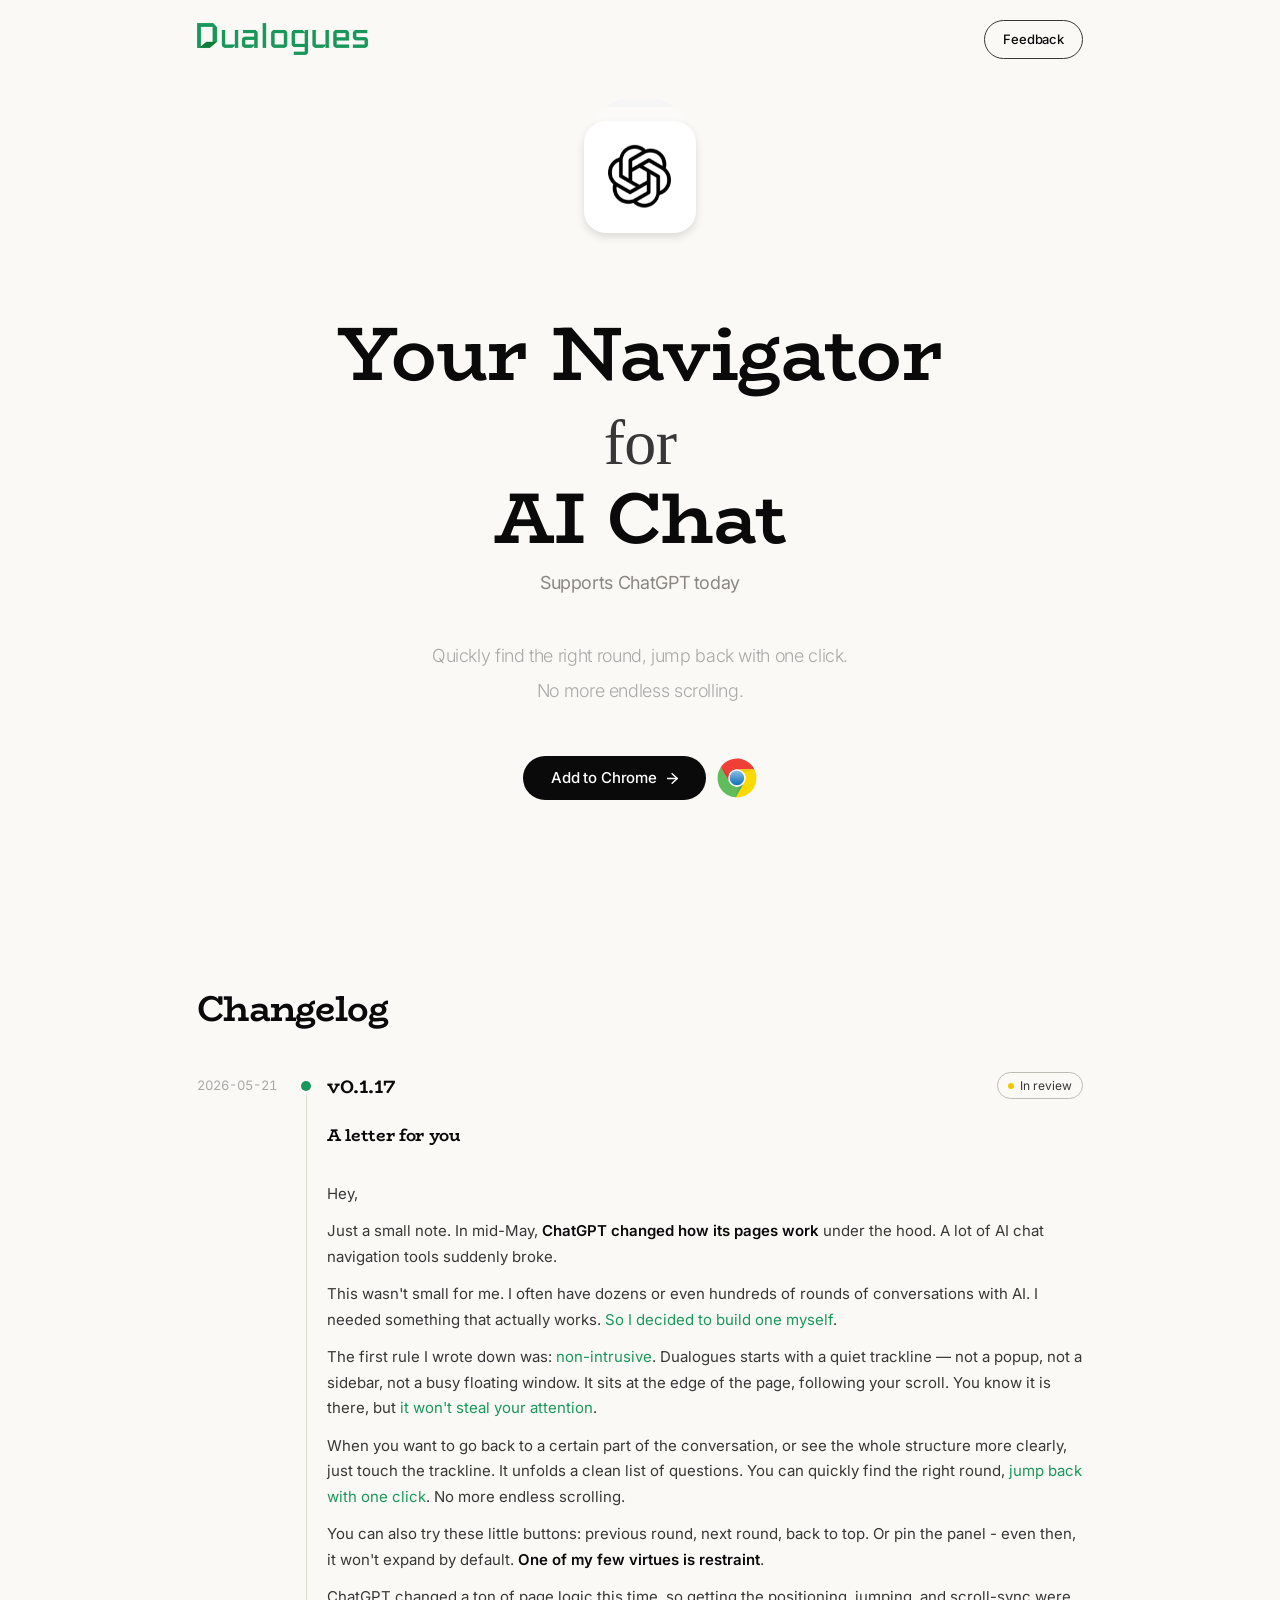
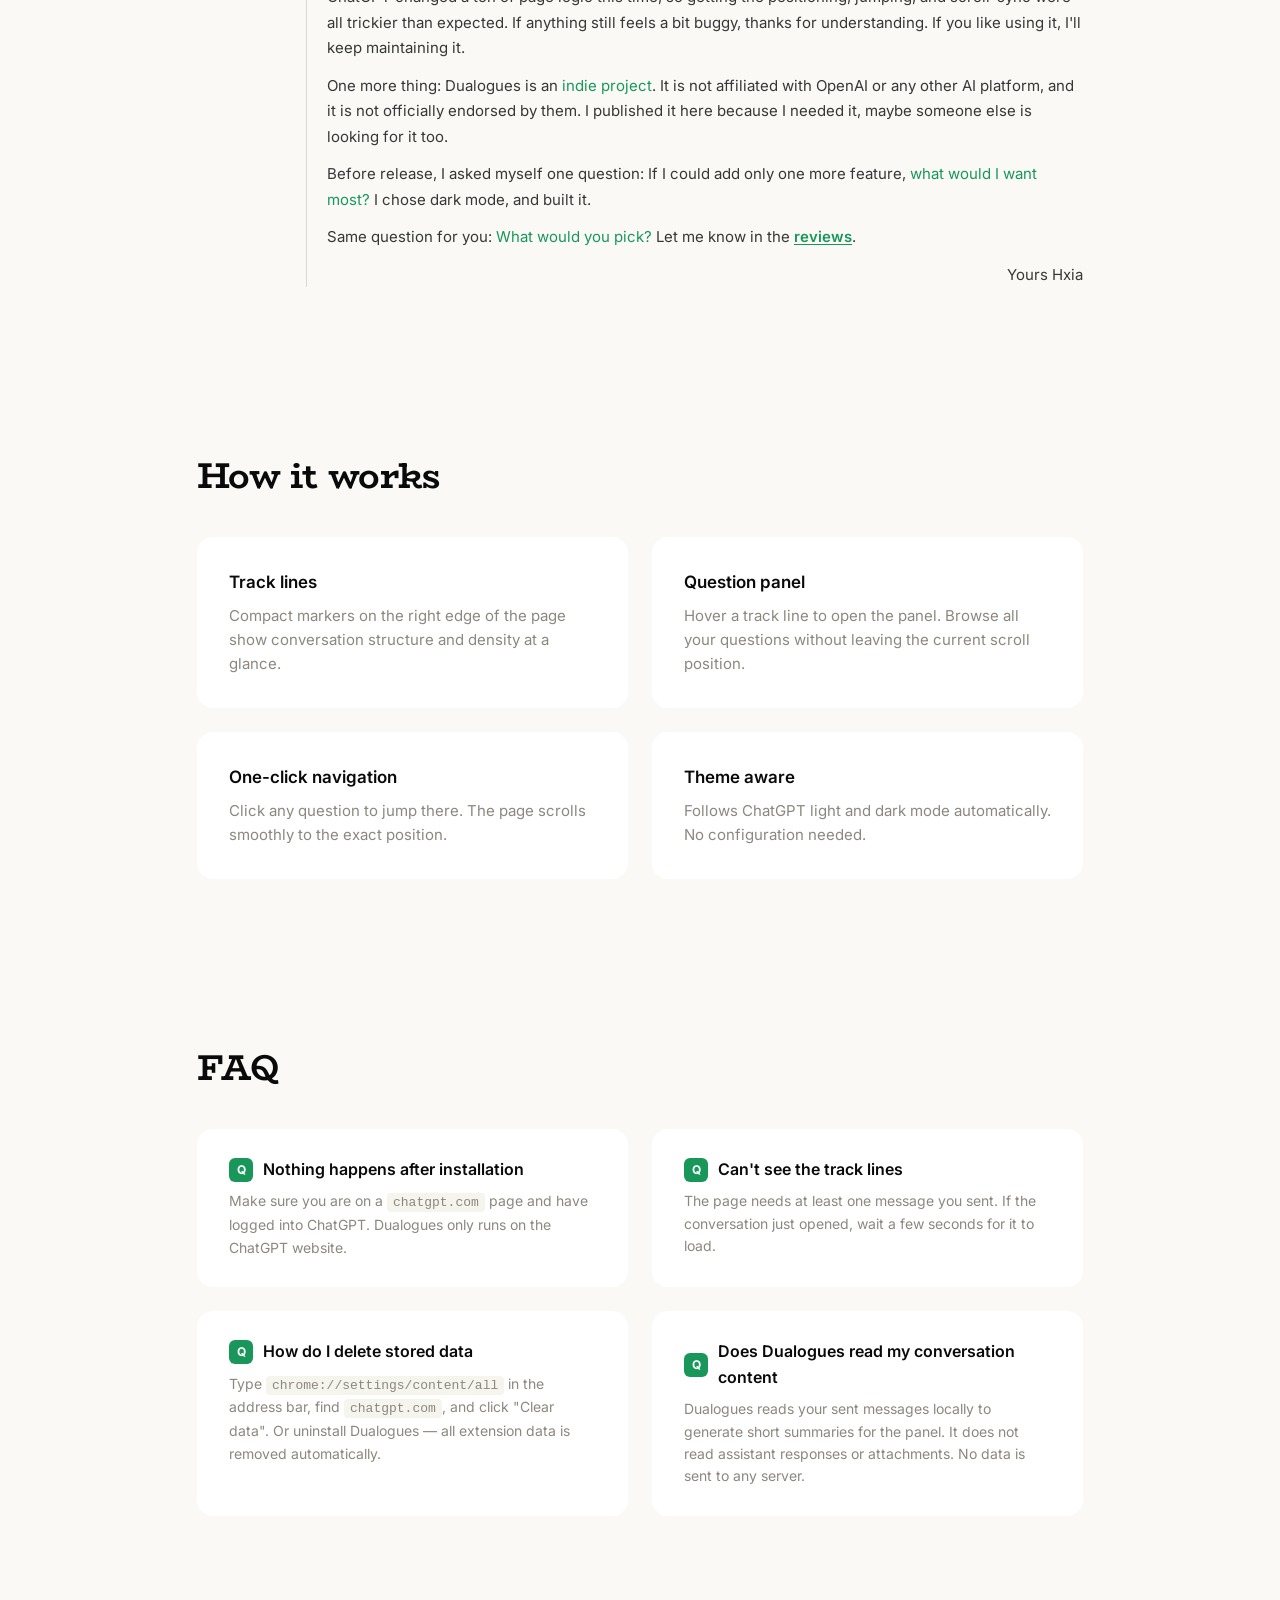
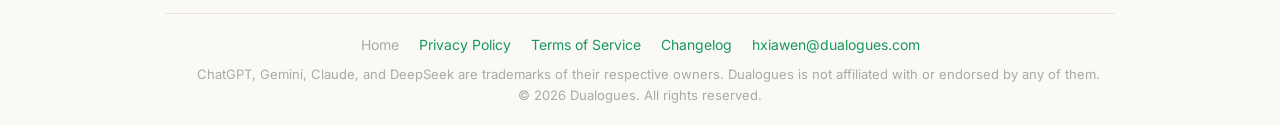
==== commit 1f4dea6e: "sync(webapp): hxiawen/chatbobi@bc78a84" ====
--- a/index.html
+++ b/index.html
@@ -21,7 +21,7 @@
       <a href="/" class="nav-brand">
         <img src="assets/logo/logo-text-332x62.png" alt="Dualogues" class="nav-logo-lockup" width="332" height="62">
       </a>
-      <a href="https://chromewebstore.google.com/detail/fgoenhinndlhkdiipcdfechkkkolkcpc" class="nav-cta" target="_blank" rel="noopener noreferrer">
+      <a href="https://chromewebstore.google.com/detail/fgoenhinndlhkdiipcdfechkkkolkcpc/reviews" class="nav-cta" target="_blank" rel="noopener noreferrer">
         Feedback
       </a>
     </div>
@@ -63,7 +63,7 @@
       </p>
 
       <div class="hero-cta-group">
-        <a href="https://chromewebstore.google.com/detail/fgoenhinndlhkdiipcdfechkkkolkcpc" class="hero-cta-btn" target="_blank" rel="noopener noreferrer">
+        <a href="https://chromewebstore.google.com/detail/fgoenhinndlhkdiipcdfechkkkolkcpc/" class="hero-cta-btn" target="_blank" rel="noopener noreferrer">
           Add to Chrome
           <svg class="hero-cta-arrow" viewBox="0 0 10 10" fill="none">
             <path d="M0 5H9.33" stroke="currentColor" stroke-width="1.33" stroke-linecap="round"/>
@@ -115,7 +115,7 @@
                 <p>ChatGPT changed a ton of page logic this time, so getting the positioning, jumping, and scroll-sync were all trickier than expected. If anything still feels a bit buggy, thanks for understanding. If you like using it, I'll keep maintaining it.</p>
                 <p>One more thing: Dualogues is an <span class="changelog-highlight">indie project</span>. It is not affiliated with OpenAI or any other AI platform, and it is not officially endorsed by them. I published it here because I needed it, maybe someone else is looking for it too.</p>
                 <p>Before release, I asked myself one question: If I could add only one more feature, <span class="changelog-highlight">what would I want most?</span> I chose dark mode, and built it.</p>
-                <p>Same question for you: <span class="changelog-highlight">What would you pick?</span> Let me know in the reviews.</p>
+                <p>Same question for you: <span class="changelog-highlight">What would you pick?</span> Let me know in the <a href="https://chromewebstore.google.com/detail/fgoenhinndlhkdiipcdfechkkkolkcpc/reviews" class="changelog-review-link" target="_blank" rel="noopener noreferrer">reviews</a>.</p>
                 <p class="changelog-letter-signoff">Yours Hxia</p>
               </div>
             </div>
--- a/styles.css
+++ b/styles.css
@@ -505,10 +505,13 @@
   grid-row: 1;
   align-self: center;
   justify-self: center;
+  position: relative;
+  z-index: 2;
   width: 10px;
   height: 10px;
   border-radius: 50%;
   background: var(--brand-emerald);
+  box-shadow: 0 0 0 4px var(--bg-primary);
 }
 
 .changelog-node-line {
@@ -516,9 +519,11 @@
   grid-row: 2;
   justify-self: center;
   align-self: stretch;
+  position: relative;
+  z-index: 1;
   width: 0.5px;
   min-height: 12px;
-  margin-top: calc(-1 * (var(--changelog-row-gap) + 15px));
+  margin-top: calc(-1 * (var(--changelog-row-gap) + 9px));
   background: #D8D6CE;
   opacity: 0.9;
   pointer-events: none;
@@ -630,6 +635,17 @@
   color: var(--brand-emerald);
 }
 
+.changelog-review-link {
+  color: var(--brand-emerald);
+  font-weight: 600;
+  text-decoration: underline;
+  text-underline-offset: 2px;
+}
+
+.changelog-review-link:hover {
+  opacity: 0.8;
+}
+
 .changelog-emphasis {
   color: var(--text-primary);
   font-weight: 600;
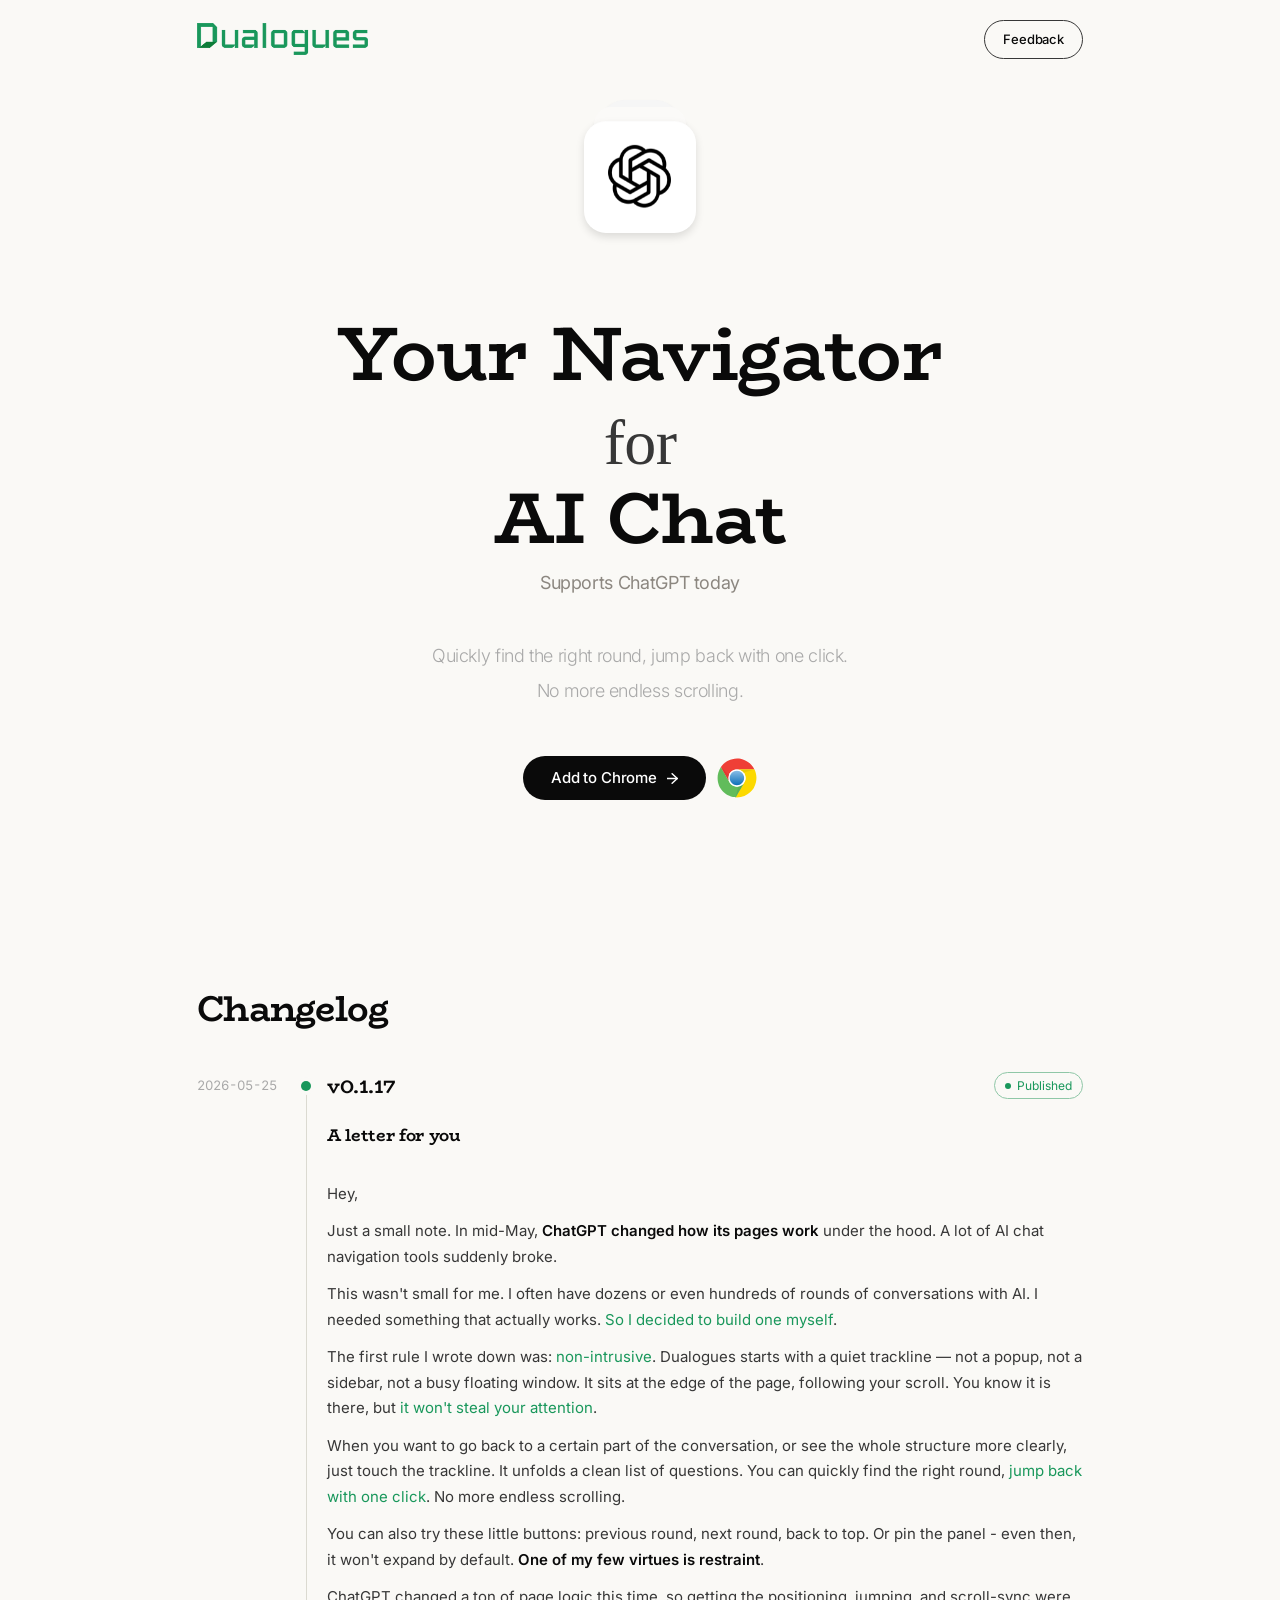
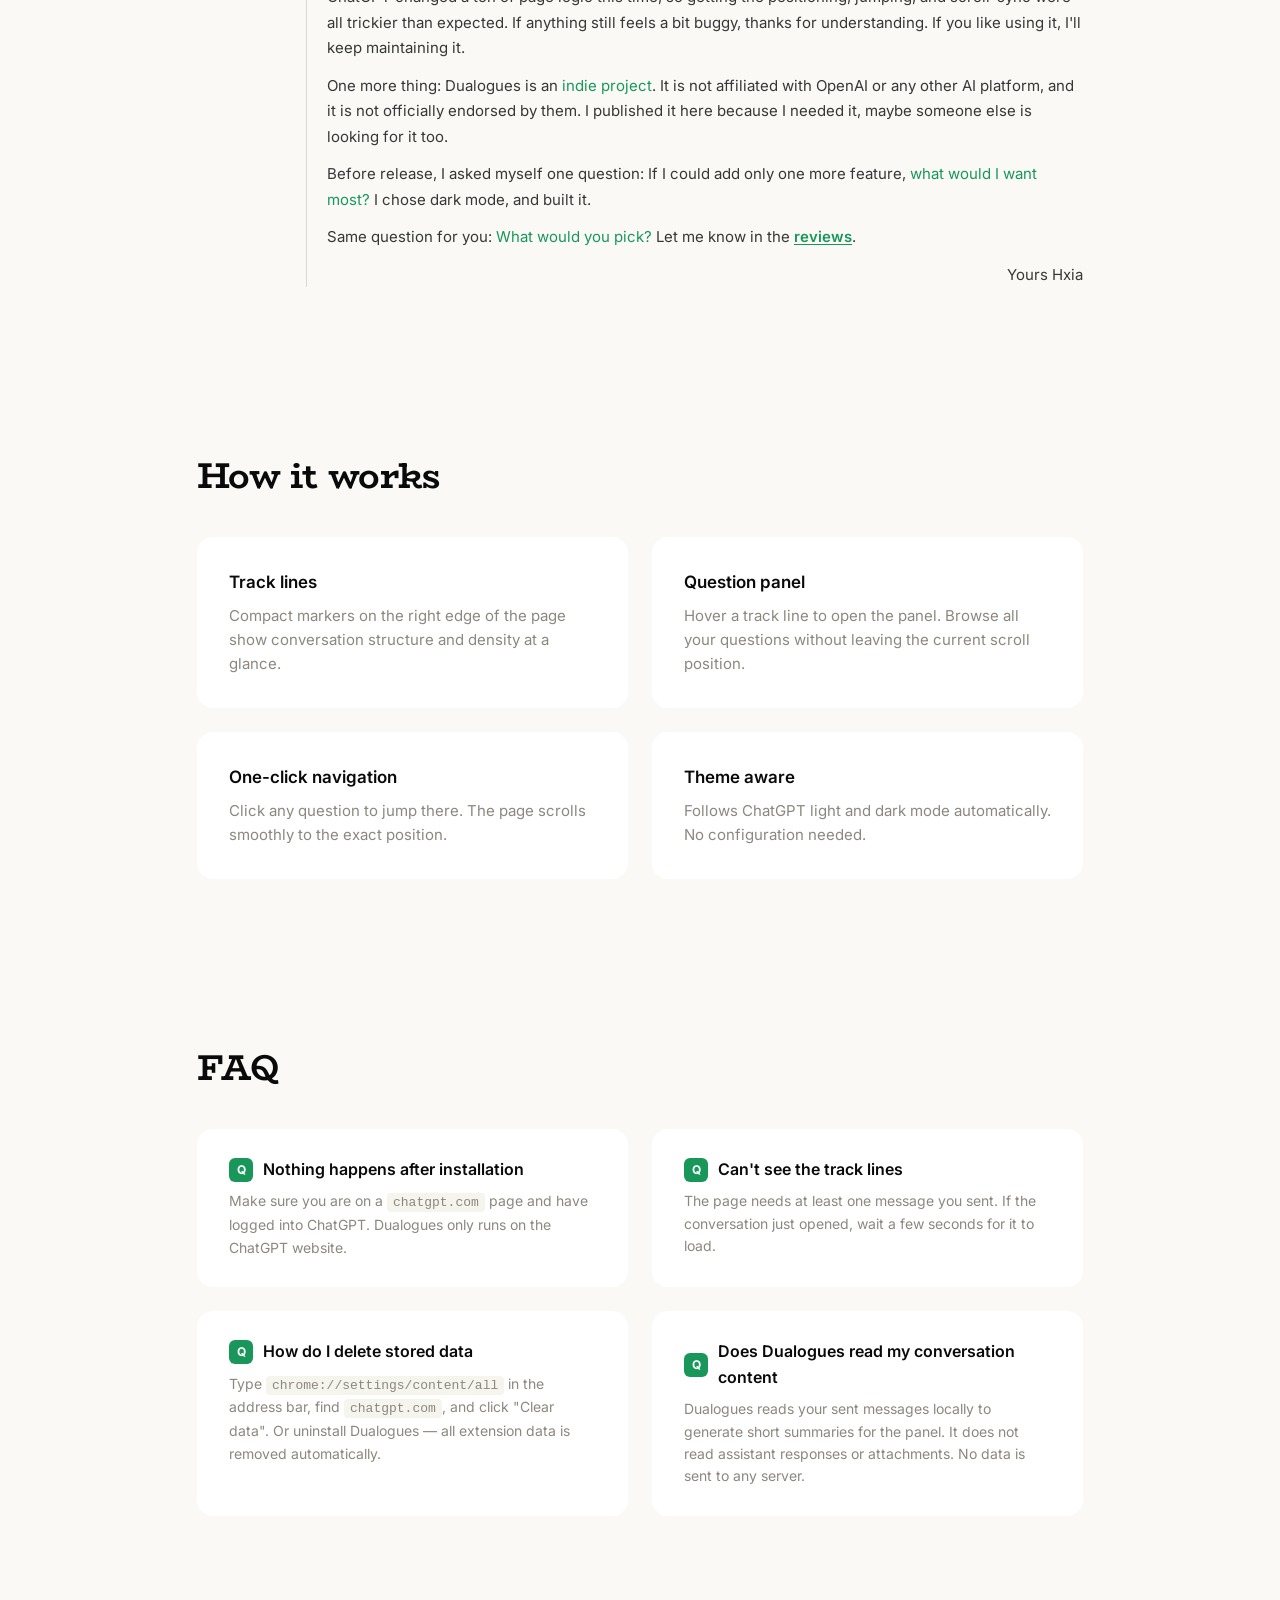
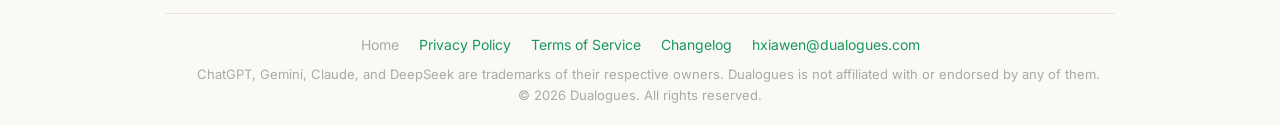
==== commit ce6540dc: "sync(webapp): hxiawen/chatbobi@034a731" ====
--- a/index.html
+++ b/index.html
@@ -95,11 +95,11 @@
       <h2>Changelog</h2>
       <ol class="changelog-timeline">
         <li class="changelog-entry changelog-entry--letter">
-          <time class="changelog-date" datetime="2026-05-21">2026-05-21</time>
+          <time class="changelog-date" datetime="2026-05-25">2026-05-25</time>
           <div class="changelog-node" aria-hidden="true"></div>
           <div class="changelog-header-main">
             <p class="changelog-version">v0.1.17</p>
-            <span class="changelog-status changelog-status--review"><span class="changelog-status-dot" aria-hidden="true"></span> In review</span>
+            <span class="changelog-status changelog-status--published"><span class="changelog-status-dot changelog-status-dot--published" aria-hidden="true"></span> Published</span>
           </div>
           <div class="changelog-node-line" aria-hidden="true"></div>
           <div class="changelog-body">
--- a/styles.css
+++ b/styles.css
@@ -585,7 +585,8 @@
   color: var(--brand-emerald);
 }
 
-.changelog-status--published .changelog-status-dot {
+.changelog-status--published .changelog-status-dot,
+.changelog-status-dot--published {
   background: var(--brand-emerald);
 }
 
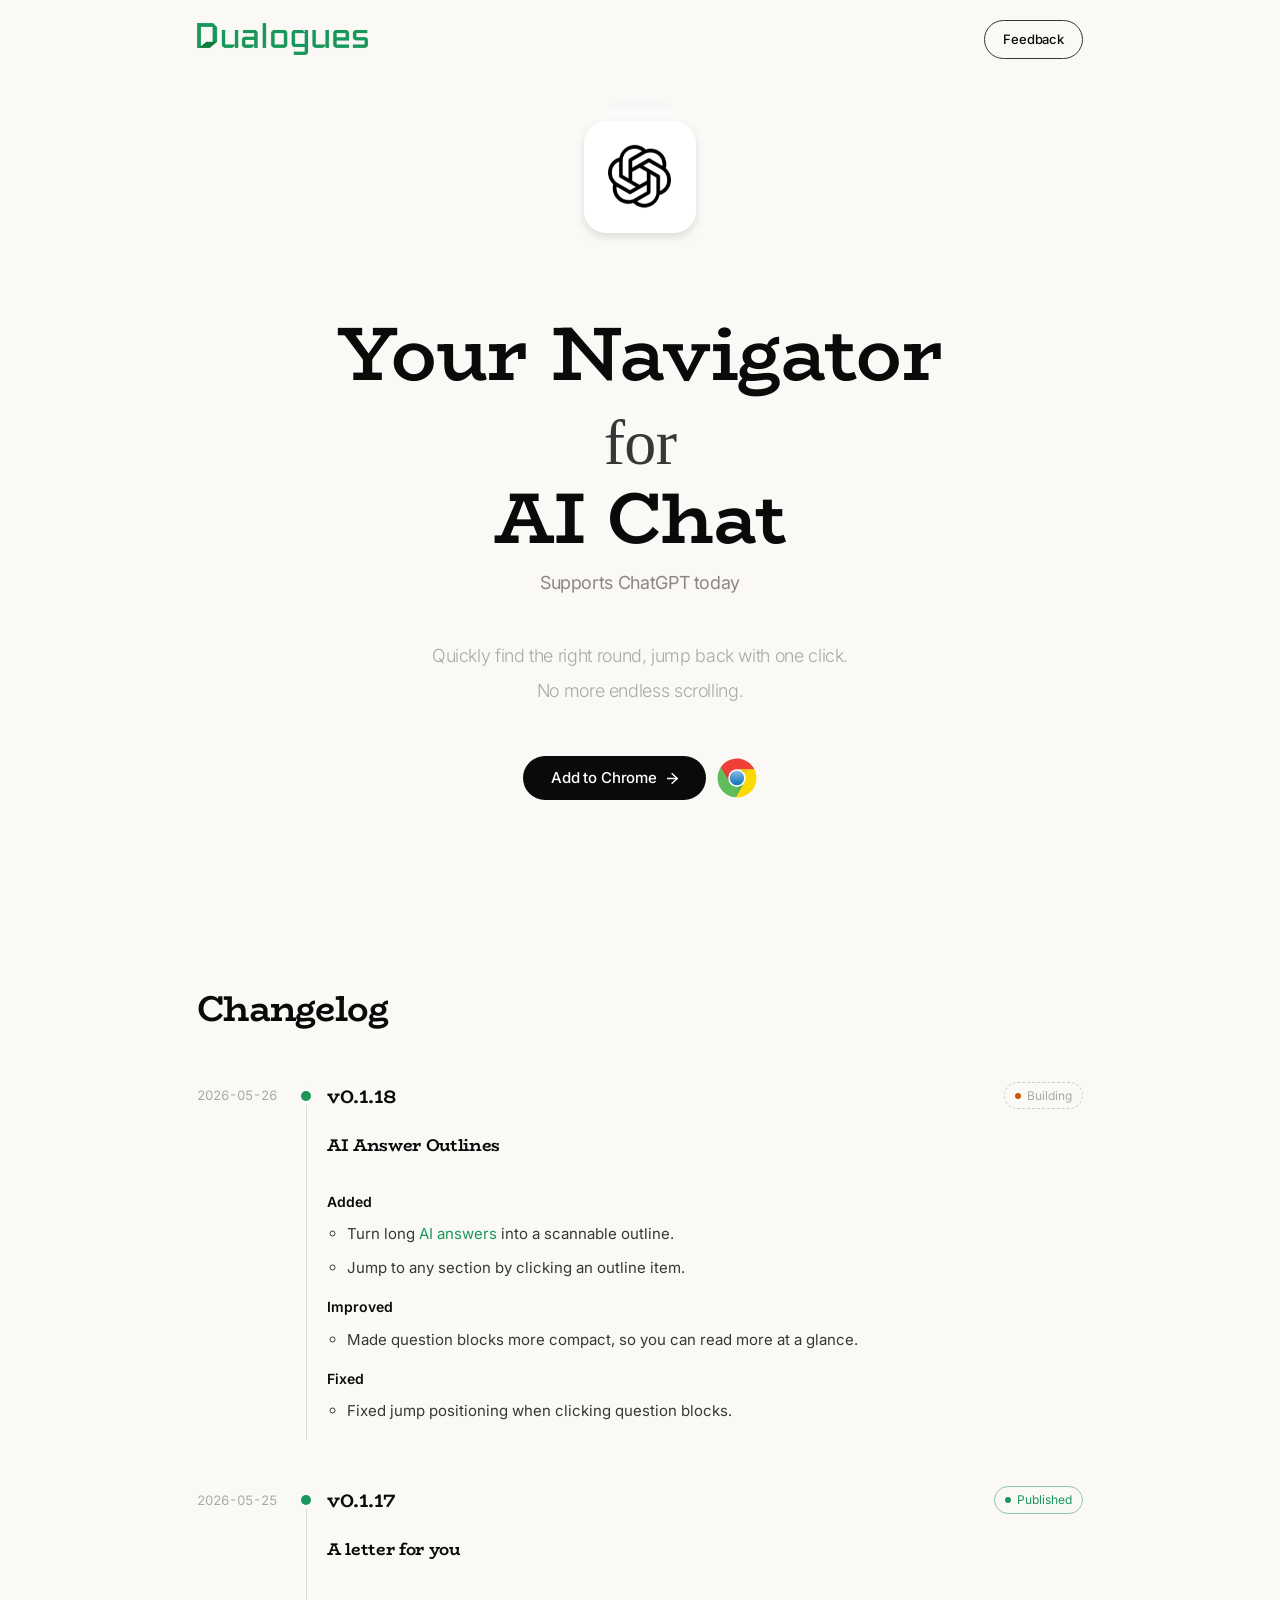
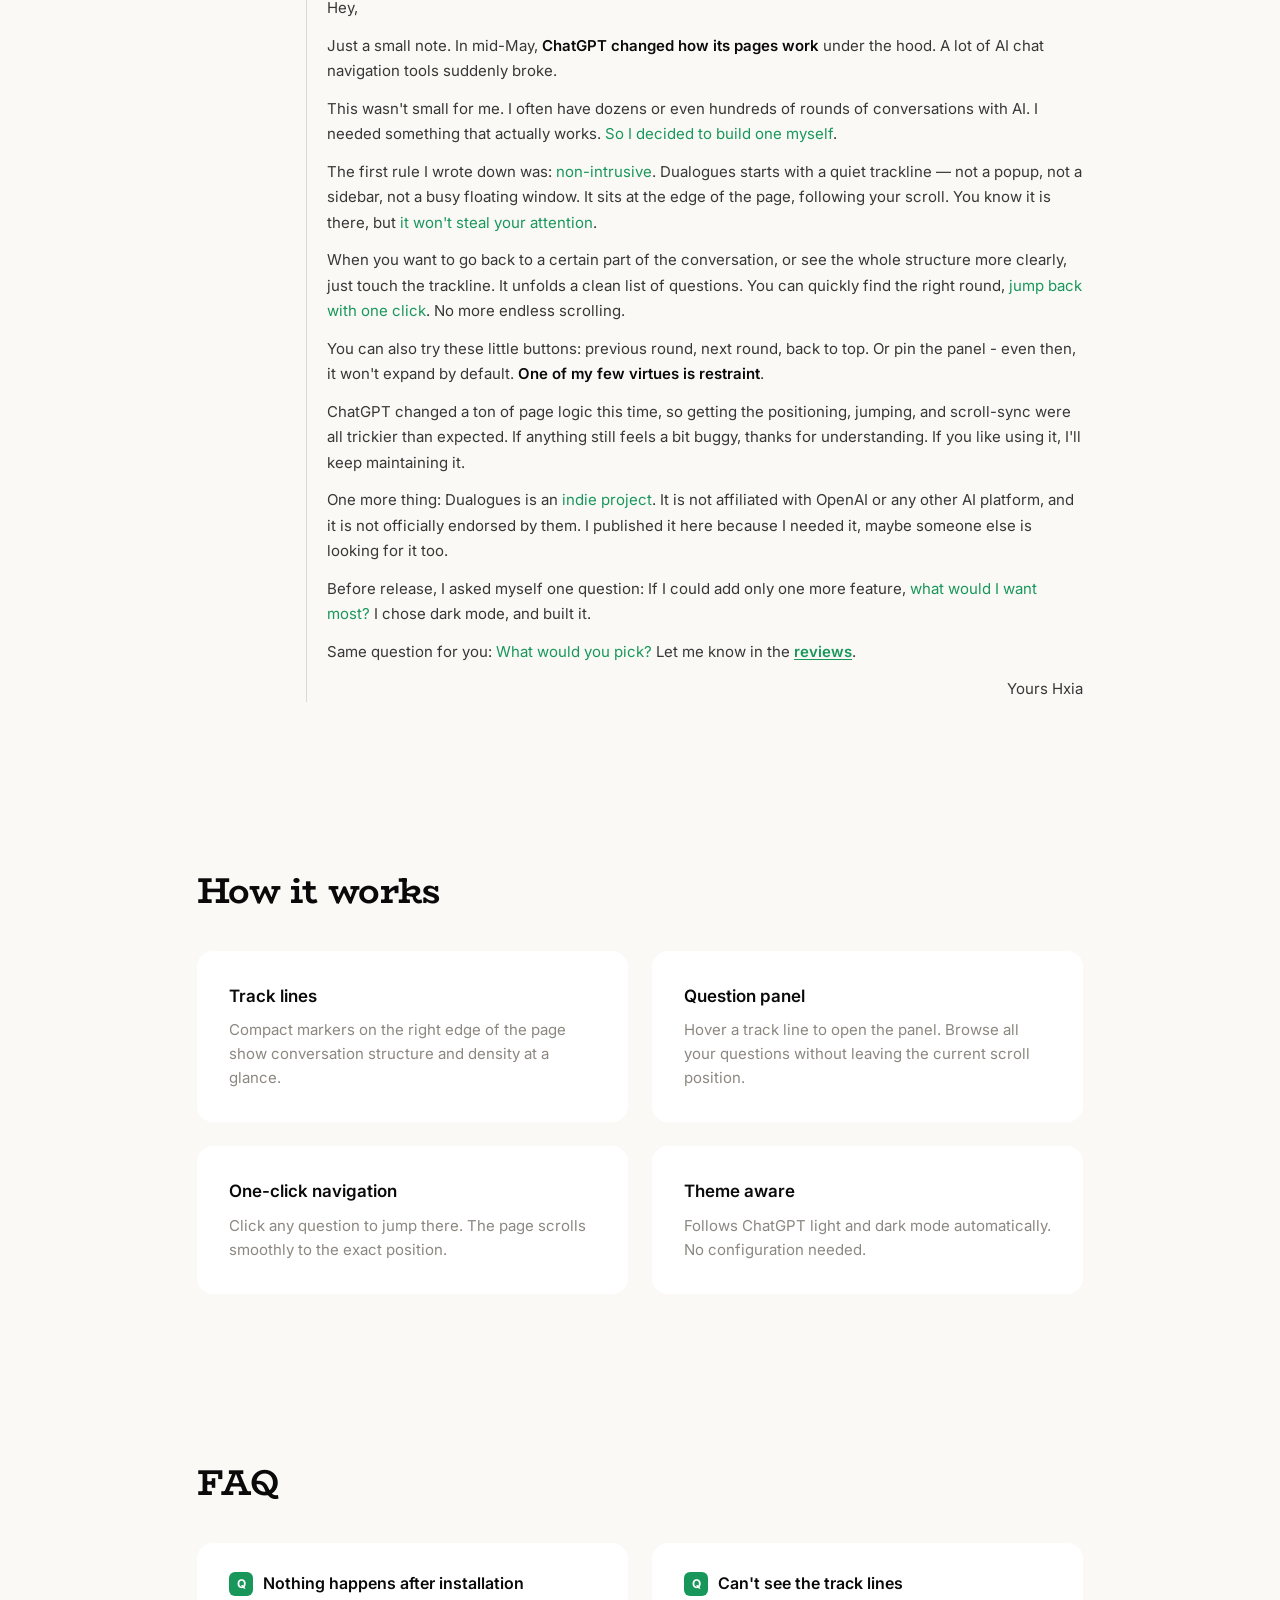
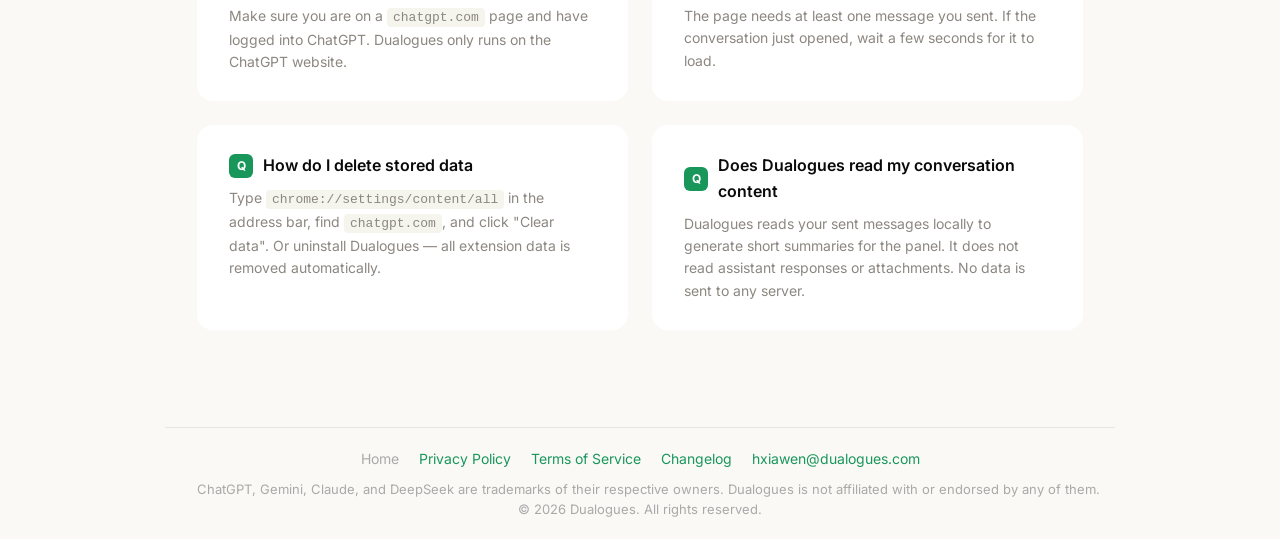
==== commit 9b3f22c1: "sync(webapp): hxiawen/chatbobi@f71a2e6" ====
--- a/index.html
+++ b/index.html
@@ -94,6 +94,39 @@
     <div class="container">
       <h2>Changelog</h2>
       <ol class="changelog-timeline">
+        <li class="changelog-entry">
+          <time class="changelog-date" datetime="2026-05-26">2026-05-26</time>
+          <div class="changelog-node" aria-hidden="true"></div>
+          <div class="changelog-header-main">
+            <p class="changelog-version">v0.1.18</p>
+            <span class="changelog-status changelog-status--developing"><span class="changelog-status-dot changelog-status-dot--developing" aria-hidden="true"></span> Building</span>
+          </div>
+          <div class="changelog-node-line" aria-hidden="true"></div>
+          <div class="changelog-body">
+            <div class="changelog-content">
+              <h2 class="changelog-title">AI Answer Outlines</h2>
+              <div class="changelog-section">
+                <h3 class="changelog-section-title">Added</h3>
+                <ul>
+                  <li>Turn long <span class="changelog-highlight">AI answers</span> into a scannable outline.</li>
+                  <li>Jump to any section by clicking an outline item.</li>
+                </ul>
+              </div>
+              <div class="changelog-section">
+                <h3 class="changelog-section-title">Improved</h3>
+                <ul>
+                  <li>Made question blocks more compact, so you can read more at a glance.</li>
+                </ul>
+              </div>
+              <div class="changelog-section">
+                <h3 class="changelog-section-title">Fixed</h3>
+                <ul>
+                  <li>Fixed jump positioning when clicking question blocks.</li>
+                </ul>
+              </div>
+            </div>
+          </div>
+        </li>
         <li class="changelog-entry changelog-entry--letter">
           <time class="changelog-date" datetime="2026-05-25">2026-05-25</time>
           <div class="changelog-node" aria-hidden="true"></div>
--- a/styles.css
+++ b/styles.css
@@ -313,6 +313,10 @@
   letter-spacing: -0.02em;
 }
 
+#changelog > .container > h2 {
+  margin-bottom: 42px;
+}
+
 /* Feature cards */
 .features-grid {
   display: grid;
@@ -421,6 +425,10 @@
   margin-bottom: 40px;
 }
 
+.changelog-page .legal-divider {
+  margin-bottom: 52px;
+}
+
 .legal-page h2 {
   font-size: 20px;
   font-weight: 600;
@@ -486,7 +494,7 @@
   column-gap: 16px;
   row-gap: var(--changelog-row-gap);
   align-items: start;
-  padding-bottom: 34px;
+  padding-bottom: 44px;
 }
 
 .changelog-date {
@@ -595,7 +603,8 @@
   color: var(--text-secondary);
 }
 
-.changelog-status--review .changelog-status-dot {
+.changelog-status--review .changelog-status-dot,
+.changelog-status-dot--review {
   background: #F5C400;
 }
 
@@ -605,7 +614,8 @@
   color: var(--text-light);
 }
 
-.changelog-status--developing .changelog-status-dot {
+.changelog-status--developing .changelog-status-dot,
+.changelog-status-dot--developing {
   background: #D35400;
 }
 
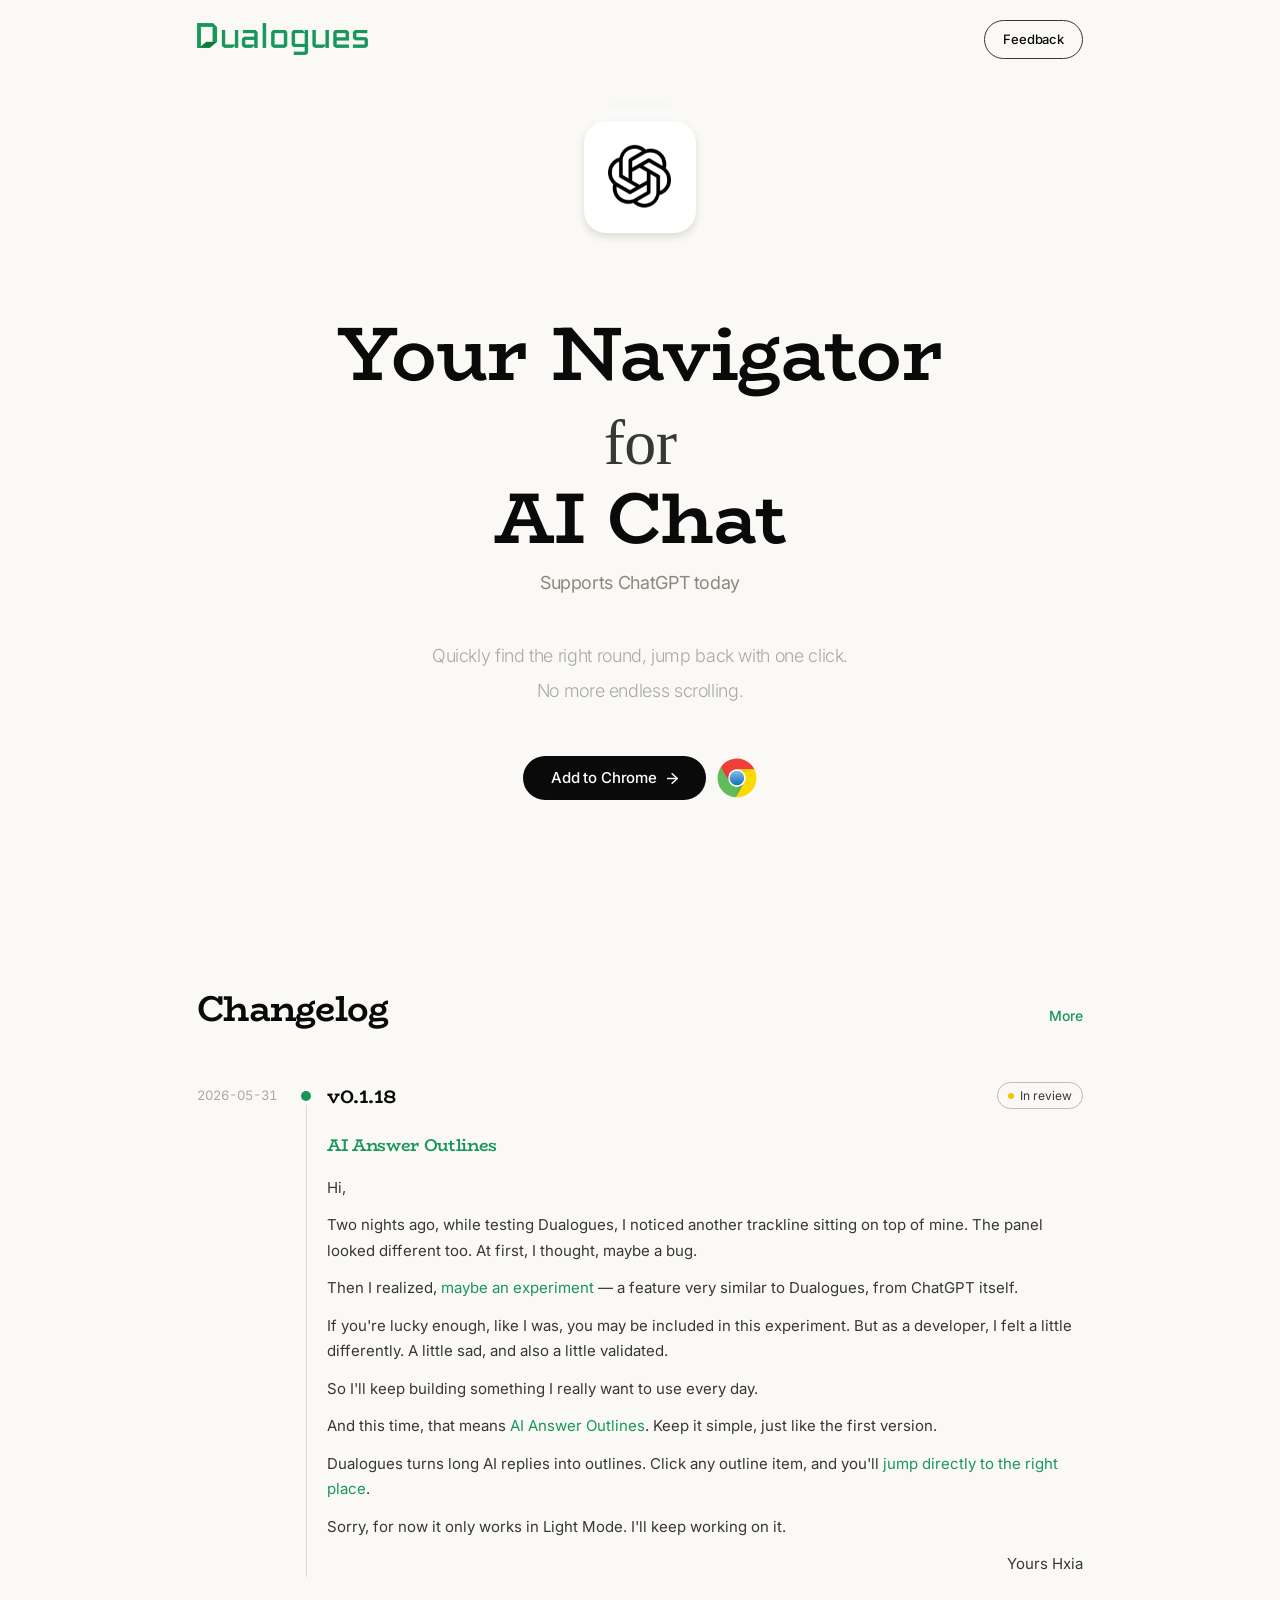
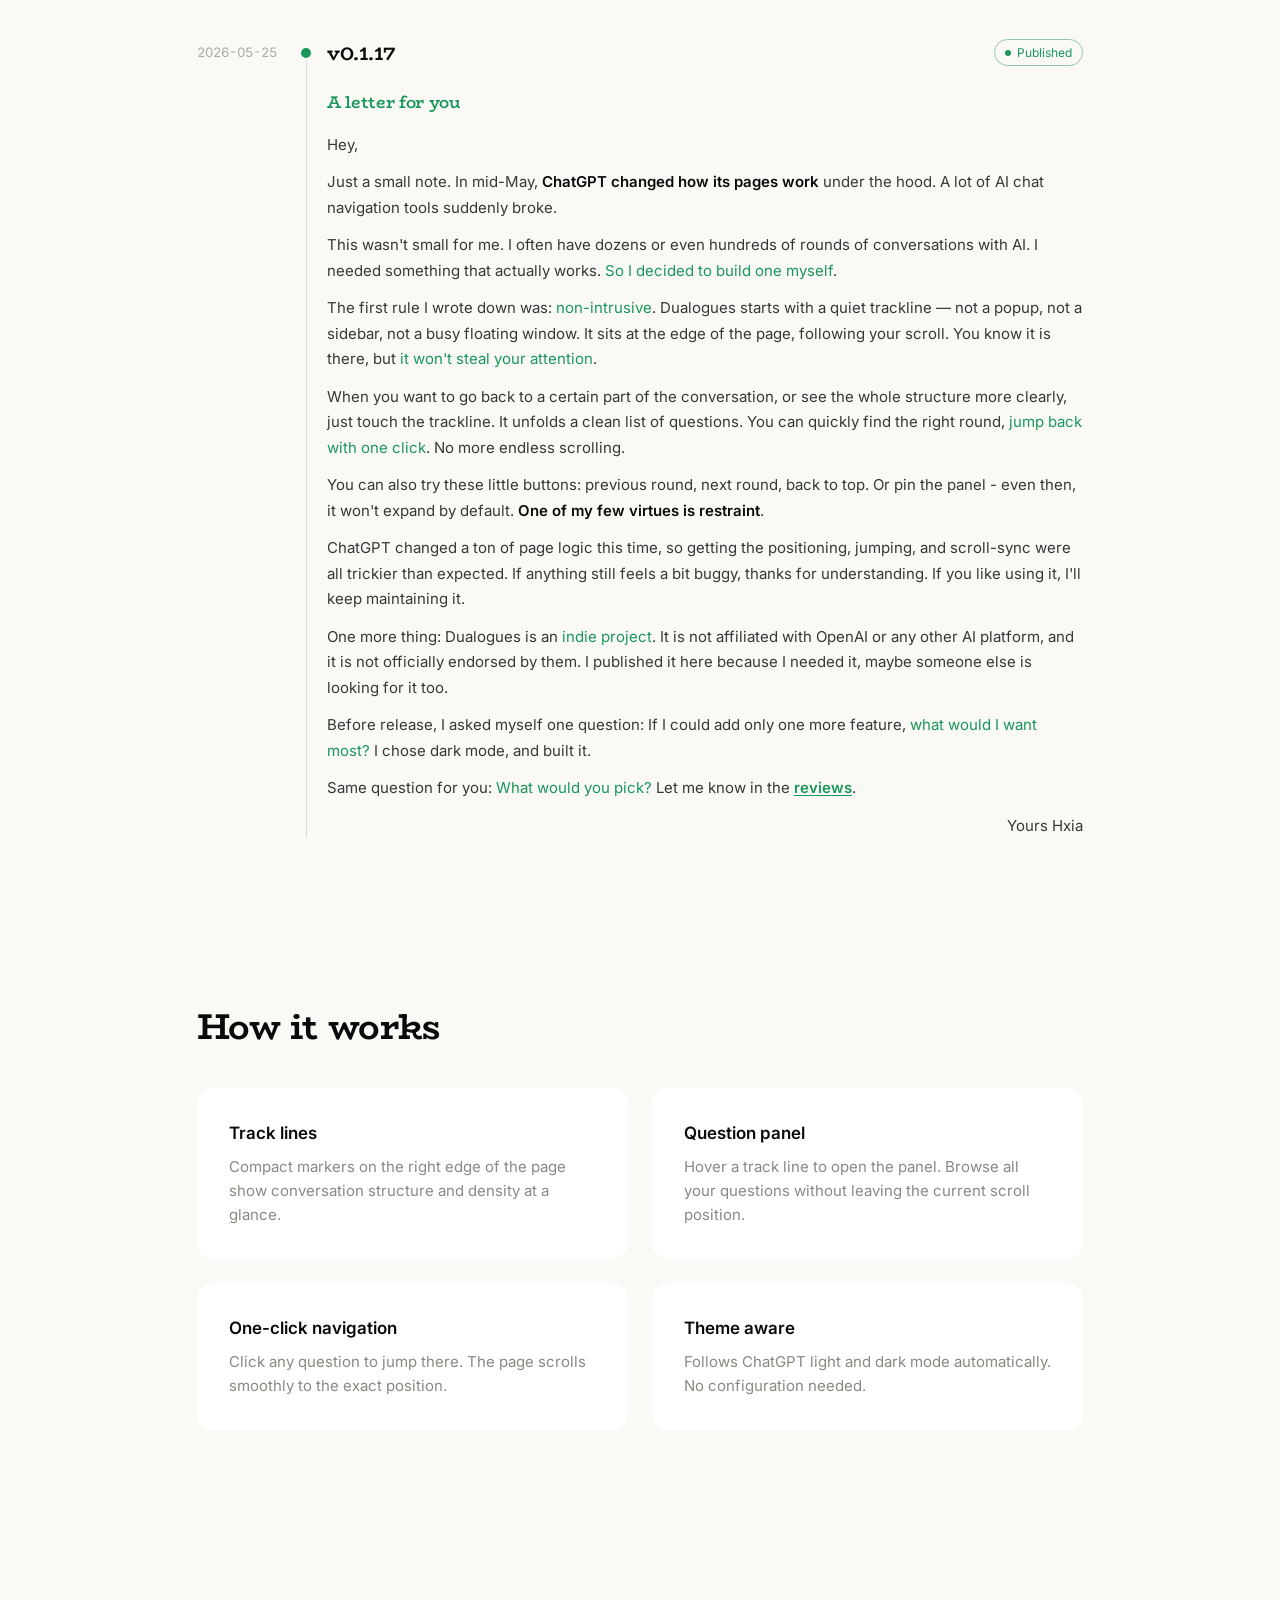
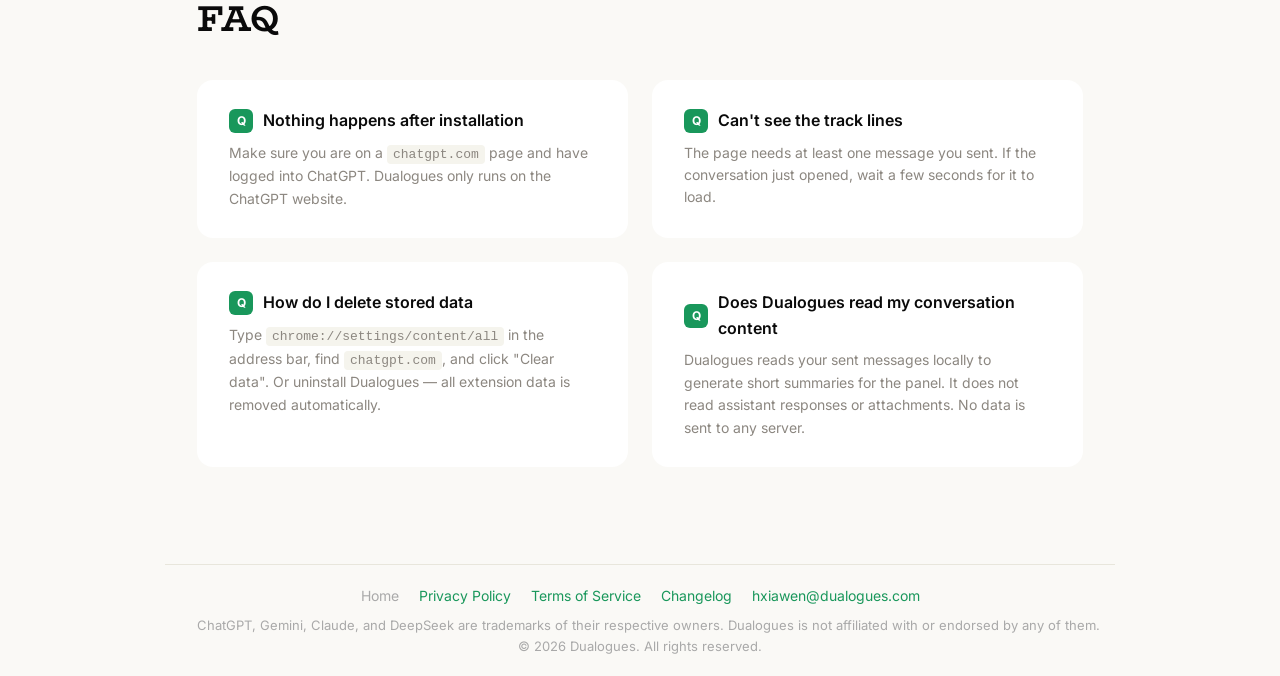
==== commit c507769c: "sync(webapp): hxiawen/chatbobi@4d4c187" ====
--- a/index.html
+++ b/index.html
@@ -92,37 +92,32 @@
 
   <section id="changelog" class="section">
     <div class="container">
-      <h2>Changelog</h2>
-      <ol class="changelog-timeline">
-        <li class="changelog-entry">
-          <time class="changelog-date" datetime="2026-05-26">2026-05-26</time>
+      <div class="changelog-section-header">
+        <h2>Changelog</h2>
+        <a href="docs/changelogs.html" class="changelog-more-link">More</a>
+      </div>
+      <ol class="changelog-timeline" data-changelog-source="docs/changelogs.html" data-changelog-limit="3">
+        <li class="changelog-entry changelog-entry--letter">
+          <time class="changelog-date" datetime="2026-05-31">2026-05-31</time>
           <div class="changelog-node" aria-hidden="true"></div>
           <div class="changelog-header-main">
             <p class="changelog-version">v0.1.18</p>
-            <span class="changelog-status changelog-status--developing"><span class="changelog-status-dot changelog-status-dot--developing" aria-hidden="true"></span> Building</span>
+            <span class="changelog-status changelog-status--review"><span class="changelog-status-dot changelog-status-dot--review" aria-hidden="true"></span> In review</span>
           </div>
           <div class="changelog-node-line" aria-hidden="true"></div>
           <div class="changelog-body">
             <div class="changelog-content">
               <h2 class="changelog-title">AI Answer Outlines</h2>
-              <div class="changelog-section">
-                <h3 class="changelog-section-title">Added</h3>
-                <ul>
-                  <li>Turn long <span class="changelog-highlight">AI answers</span> into a scannable outline.</li>
-                  <li>Jump to any section by clicking an outline item.</li>
-                </ul>
-              </div>
-              <div class="changelog-section">
-                <h3 class="changelog-section-title">Improved</h3>
-                <ul>
-                  <li>Made question blocks more compact, so you can read more at a glance.</li>
-                </ul>
-              </div>
-              <div class="changelog-section">
-                <h3 class="changelog-section-title">Fixed</h3>
-                <ul>
-                  <li>Fixed jump positioning when clicking question blocks.</li>
-                </ul>
+              <div class="changelog-letter">
+                <p>Hi,</p>
+                <p>Two nights ago, while testing Dualogues, I noticed another trackline sitting on top of mine. The panel looked different too. At first, I thought, maybe a bug.</p>
+                <p>Then I realized, <span class="changelog-highlight">maybe an experiment</span> — a feature very similar to Dualogues, from ChatGPT itself.</p>
+                <p>If you're lucky enough, like I was, you may be included in this experiment. But as a developer, I felt a little differently. A little sad, and also a little validated.</p>
+                <p>So I'll keep building something I really want to use every day.</p>
+                <p>And this time, that means <span class="changelog-highlight">AI Answer Outlines</span>. Keep it simple, just like the first version.</p>
+                <p>Dualogues turns long AI replies into outlines. Click any outline item, and you'll <span class="changelog-highlight">jump directly to the right place</span>.</p>
+                <p>Sorry, for now it only works in Light Mode. I'll keep working on it.</p>
+                <p class="changelog-letter-signoff">Yours Hxia</p>
               </div>
             </div>
           </div>
@@ -296,6 +291,41 @@
       scheduleFlip();
     }, 2000);
   })();
+
+  (function() {
+    var timeline = document.querySelector('#changelog .changelog-timeline[data-changelog-source]');
+    if (!timeline || !window.fetch || !window.DOMParser) {
+      return;
+    }
+
+    var source = timeline.getAttribute('data-changelog-source');
+    var limit = parseInt(timeline.getAttribute('data-changelog-limit') || '3', 10);
+    if (!source || !limit) {
+      return;
+    }
+
+    fetch(source, { cache: 'no-store' })
+      .then(function(response) {
+        if (!response.ok) {
+          throw new Error('Unable to load changelog');
+        }
+        return response.text();
+      })
+      .then(function(html) {
+        var doc = new DOMParser().parseFromString(html, 'text/html');
+        var entries = Array.prototype.slice.call(doc.querySelectorAll('.changelog-timeline .changelog-entry'), 0, limit);
+        if (!entries.length) {
+          return;
+        }
+        timeline.innerHTML = '';
+        entries.forEach(function(entry) {
+          timeline.appendChild(document.importNode(entry, true));
+        });
+      })
+      .catch(function() {
+        // Keep the static fallback entries if the full changelog cannot be fetched.
+      });
+  })();
   </script>
 </body>
 </html>
--- a/styles.css
+++ b/styles.css
@@ -313,8 +313,29 @@
   letter-spacing: -0.02em;
 }
 
-#changelog > .container > h2 {
+.changelog-section-header {
+  display: flex;
+  align-items: baseline;
+  justify-content: space-between;
+  gap: 16px;
   margin-bottom: 42px;
+}
+
+.changelog-section-header > h1,
+.changelog-section-header > h2 {
+  margin-bottom: 0;
+}
+
+.changelog-more-link {
+  flex-shrink: 0;
+  color: var(--brand-emerald);
+  font-family: var(--font-body);
+  font-size: 14px;
+  font-weight: 500;
+}
+
+.changelog-more-link:hover {
+  opacity: 0.8;
 }
 
 /* Feature cards */
@@ -488,13 +509,18 @@
 
 .changelog-entry {
   position: relative;
+  --changelog-entry-gap: 60px;
   --changelog-row-gap: 20px;
   display: grid;
   grid-template-columns: 88px 10px 1fr;
   column-gap: 16px;
   row-gap: var(--changelog-row-gap);
   align-items: start;
-  padding-bottom: 44px;
+  padding-bottom: 0;
+}
+
+.changelog-entry:not(:last-child) {
+  padding-bottom: var(--changelog-entry-gap);
 }
 
 .changelog-date {
@@ -619,7 +645,7 @@
   background: #D35400;
 }
 
-.changelog-title {
+.changelog-entry .changelog-title {
   font-size: 18px;
   font-weight: 600;
   margin: 0;
@@ -660,10 +686,6 @@
 .changelog-emphasis {
   color: var(--text-primary);
   font-weight: 600;
-}
-
-.changelog-entry--letter {
-  padding-bottom: 0;
 }
 
 .changelog-entry--letter .changelog-letter-signoff {
